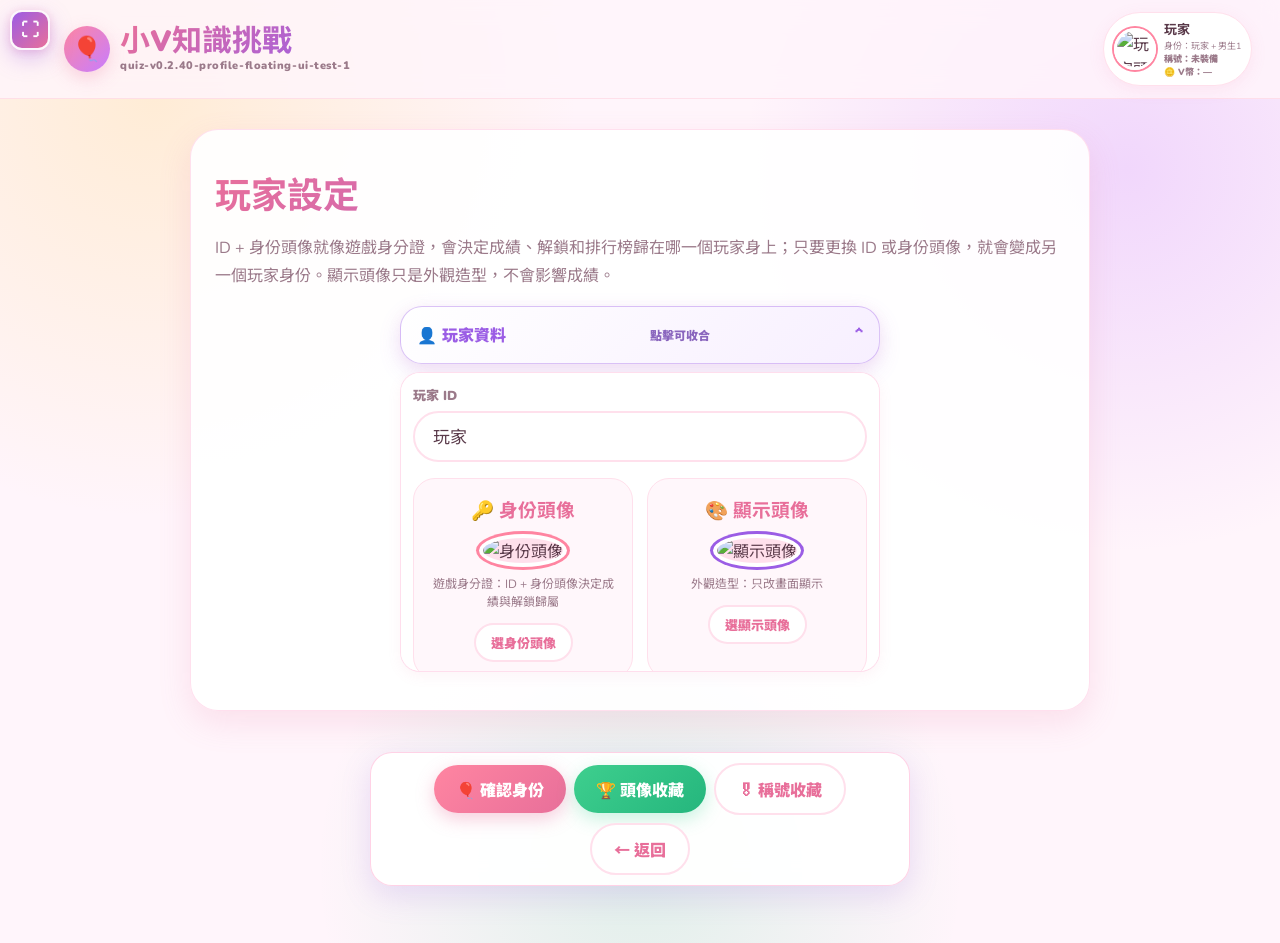
==== test/index.html @ b3a53d2c "Add files via upload" ====
<!DOCTYPE html>
<html lang="zh-TW">
<head>
  <meta charset="UTF-8">
  <meta name="viewport" content="width=device-width,initial-scale=1.0,maximum-scale=1.0,user-scalable=no">
  <title>小V知識挑戰｜quiz-v0.2.40-profile-floating-ui-test-1</title>
  <script src="https://www.gstatic.com/firebasejs/9.23.0/firebase-app-compat.js"></script>
  <script src="https://www.gstatic.com/firebasejs/9.23.0/firebase-database-compat.js"></script>
  <script src="https://www.gstatic.com/firebasejs/9.23.0/firebase-auth-compat.js"></script>
  <link rel="stylesheet" href="./style.css?v=quiz-v0.2.40-profile-floating-ui-test-1">
</head>
<body>
  <div id="app">
    <button id="fs-btn" title="全螢幕" type="button">⛶</button>
    <header class="topbar">
      <div class="brand">
        <div class="logo-bubble">🎈</div>
        <div>
          <h1 id="quiz-logo-title">小V知識挑戰</h1>
          <p>quiz-v0.2.40-profile-floating-ui-test-1</p>
        </div>
      </div>
      <div id="top-player-card" class="player-chip" role="button" tabindex="0" title="開啟玩家設定">
        <img id="top-avatar" alt="玩家頭像">
        <div>
          <strong id="top-name">玩家</strong>
          <span id="top-player-key">尚未設定身份</span>
          <span id="top-player-title" class="title-chip-inline">稱號：未裝備</span>
          <span id="top-vcoin-balance" class="wallet-chip-inline">🪙 V幣：—</span>
        </div>
      </div>
    </header>

    <main>
      <section id="screen-title" class="screen active">
        <div class="hero-card brand-hero-card">
          <div class="hero-brand-layout">
            <div class="hero-copy">
              <div class="hero-deco">🎈📚✨</div>
              <h2>V學園 Quiz Show</h2>
              <p>小V主持開問！每題 15 秒限時挑戰，答對累積魔法氣球，連續答對還有 combo 加成。</p>
            </div>
            <div class="hero-host-stage">
              <div class="hero-host-badge">🎤 小V主持人</div>
              <img id="home-host-image" class="hero-host-image" src="" alt="小V主持人主視覺">
              <div class="hero-host-note">歡迎來到小V知識挑戰！準備和小V一起累積 V學園知識力吧！</div>
            </div>
          </div>
          <div id="academy-card" class="academy-card compact academy-student-card">
            <div class="academy-head">
              <div>
                <strong>🎓 V學園成績單</strong>
                <small id="academy-title">V學園新生</small>
              </div>
              <span id="academy-updated">尚未載入</span>
            </div>
            <div class="academy-power academy-power-hero">
              <span>知識力</span>
              <strong id="academy-power">0</strong>
              <em>Quiz Power</em>
            </div>
            <div class="academy-mini-grid">
              <div><span>已挑戰</span><strong id="academy-completed">0 / 24</strong></div>
              <div><span>滿分科目</span><strong id="academy-perfect">0</strong></div>
              <div><span>累積答對</span><strong id="academy-correct">0</strong></div>
            </div>
            <div class="academy-grade-lines academy-progress-lines">
              <div class="academy-grade-row">
                <div class="academy-grade-top"><span>🌱 低年級</span><strong id="academy-low">0 / 8｜滿分 0</strong></div>
                <div class="academy-bar"><i id="academy-low-bar"></i></div>
              </div>
              <div class="academy-grade-row">
                <div class="academy-grade-top"><span>🌟 中年級</span><strong id="academy-middle">0 / 8｜滿分 0</strong></div>
                <div class="academy-bar"><i id="academy-middle-bar"></i></div>
              </div>
              <div class="academy-grade-row">
                <div class="academy-grade-top"><span>🔥 高年級</span><strong id="academy-high">0 / 8｜滿分 0</strong></div>
                <div class="academy-bar"><i id="academy-high-bar"></i></div>
              </div>
            </div>
            <img id="academy-host-image" class="academy-mascot" src="" alt="小V角色裝飾">
          </div>



          <div id="daily-challenge-card" class="daily-challenge-card">
            <div class="daily-challenge-main">
              <div class="daily-challenge-icon">🎯</div>
              <div>
                <strong id="daily-challenge-title">今日挑戰</strong>
                <p id="daily-challenge-desc">今日挑戰載入中...</p>
                <small id="daily-challenge-status">完成今日指定挑戰可領 +10 V幣。</small>
              </div>
            </div>
            <button id="btn-daily-challenge" class="btn secondary small" type="button">開始今日挑戰</button>
          </div>

          <div class="actions">
            <button id="btn-go-profile" class="btn primary">👤 玩家設定</button>
            <button id="btn-go-setup" class="btn secondary">🎮 開始挑戰</button>
            <button id="btn-go-leaderboard" class="btn ghost">🏆 排行榜</button>
            <button id="btn-music-title" class="btn ghost">🎵 音樂</button>
            <button id="btn-game-menu" class="btn ghost">🏠 遊戲選單</button>
          </div>
          <div class="notice">
            每日首次完成任一遊戲可獲得 V幣；本版為問答遊戲每日 V幣獎勵測試版。
          </div>
        </div>
      </section>

      <section id="screen-profile" class="screen">
        <div class="panel wide profile-panel">
          <h2>玩家設定</h2>
          <p class="muted">ID + 身份頭像就像遊戲身分證，會決定成績、解鎖和排行榜歸在哪一個玩家身上；只要更換 ID 或身份頭像，就會變成另一個玩家身份。顯示頭像只是外觀造型，不會影響成績。</p>

          <div id="profile-data-card" class="profile-data-card">
            <button id="profile-data-toggle" class="profile-data-toggle" type="button" aria-expanded="true">
              <span>👤 玩家資料</span>
              <em>點擊可收合</em>
            </button>
            <div id="profile-data-content" class="profile-data-content">
              <label class="field">
                <span>玩家 ID</span>
                <input id="player-id-input" maxlength="16" placeholder="輸入玩家 ID">
              </label>

              <div class="profile-preview-grid">
                <div class="avatar-box">
                  <h3>🔑 身份頭像</h3>
                  <img id="base-avatar-preview" alt="身份頭像">
                  <p>遊戲身分證：ID + 身份頭像決定成績與解鎖歸屬</p>
                  <button id="btn-pick-base" class="btn ghost small">選身份頭像</button>
                </div>
                <div class="avatar-box">
                  <h3>🎨 顯示頭像</h3>
                  <img id="display-avatar-preview" alt="顯示頭像">
                  <p>外觀造型：只改畫面顯示</p>
                  <button id="btn-pick-display" class="btn ghost small">選顯示頭像</button>
                </div>
              </div>

              <div class="identity-box">
                <div>目前遊戲身份：</div>
                <code id="profile-player-key">—</code>
              </div>
              <div class="profile-wallet-box">
                <span>🪙 目前 V幣</span>
                <strong id="profile-vcoin-balance">—</strong>
              </div>

              <div class="profile-title-panel profile-title-summary">
                <div class="profile-title-current">
                  <span>🎖 目前稱號</span>
                  <strong id="profile-equipped-title">未裝備</strong>
                </div>
              </div>
            </div>
          </div>

          <div id="avatar-picker" class="avatar-picker hidden">
            <div class="picker-head">
              <strong id="avatar-picker-title">選擇頭像</strong>
              <button id="btn-close-picker" class="btn ghost tiny">關閉</button>
            </div>
            <div id="avatar-grid" class="avatar-grid"></div>
          </div>

          <div id="profile-title-collection" class="profile-title-panel profile-title-collection hidden">
            <div class="profile-title-current">
              <span>🎖 稱號收藏</span>
              <button id="btn-close-title-collection" class="btn ghost tiny" type="button">關閉</button>
            </div>
            <div id="profile-title-list" class="title-list">尚未解鎖稱號</div>
          </div>

          <div class="profile-floating-actions">
            <button id="btn-save-profile" class="btn primary">🎈 確認身份</button>
            <button id="btn-profile-avatar-collection" class="btn secondary">🏆 頭像收藏</button>
            <button id="btn-profile-title-collection" class="btn ghost">🎖 稱號收藏</button>
            <button id="btn-profile-back" class="btn ghost">← 返回</button>
          </div>
        </div>
      </section>

      <section id="screen-setup" class="screen">
        <div class="panel wide">
          <h2>選擇挑戰內容</h2>
          <p class="muted">本版每局 10 題，每題 15 秒限時；時間到會自動判定答錯。</p>

          <h3>年級區間</h3>
          <div id="grade-options" class="option-grid"></div>

          <h3>科目</h3>
          <div id="subject-options" class="option-grid subject-grid"></div>

          <div class="setup-summary">
            <span id="question-count-hint">題庫載入中...</span>
          </div>

          <div class="actions">
            <button id="btn-start-quiz" class="btn primary">開始 10 題挑戰</button>
            <button id="btn-setup-back" class="btn ghost">回首頁</button>
          </div>
        </div>
      </section>

      <section id="screen-quiz" class="screen">
        <div class="quiz-shell">
          <div class="quiz-hud show-hud">
            <div><span>題數</span><strong id="hud-progress">1 / 10</strong></div>
            <div><span>分數</span><strong id="hud-score">0</strong></div>
            <div><span>Combo</span><strong id="hud-combo">0</strong></div>
            <div><span>總時間</span><strong id="hud-time">0s</strong></div>
            <button id="btn-sound-toggle" class="sound-toggle" type="button">🔊 音效</button>
            <button id="btn-pause-quiz" class="pause-toggle" type="button">⏸ 暫停</button>
            <div class="music-mini quiz-music-mini">
              <div class="mini-title" id="mini-title">🎵 音樂載入中</div>
              <div class="mc-row">
                <button class="mc-btn" id="mc-prev" type="button">⏮</button>
                <button class="mc-btn" id="mc-play" type="button">▶</button>
                <button class="mc-btn" id="mc-next" type="button">⏭</button>
                <button class="mc-btn" id="mc-list" type="button">☰</button>
              </div>
            </div>
          </div>

          <div class="host-card brand-host-card" id="host-card">
            <div class="host-avatar host-avatar-image">
              <img id="host-image" src="" alt="小V主持人">
            </div>
            <div class="host-lines">
              <strong>🎤 小V主持人</strong>
              <span id="host-message">歡迎來到 V學園 Quiz Show！</span>
            </div>
          </div>

          <div id="mobile-host-sticker" class="mobile-host-sticker" aria-hidden="true">
            <img id="mobile-host-image" src="" alt="小V主持人浮動貼紙">
          </div>

          <div class="timer-card" id="timer-card">
            <div class="timer-top"><span>⏱ 本題倒數</span><strong id="question-timer-text">15</strong></div>
            <div class="timer-track"><i id="question-timer-bar"></i></div>
          </div>

          <div class="question-card show-card">
            <div class="question-meta">
              <span id="q-subject">數學</span>
              <span id="q-grade">低年級</span>
              <span id="q-difficulty">★</span>
            </div>
            <h2 id="question-text">題目載入中...</h2>
            <div id="choices" class="choices"></div>
            <div id="explanation-box" class="explanation hidden">
              <strong id="answer-result">答題結果</strong>
              <p id="explanation-text"></p>
              <button id="btn-next-question" class="btn primary">下一題</button>
            </div>
          </div>

          <div id="quiz-pause-overlay" class="quiz-pause-overlay hidden" role="dialog" aria-modal="true" aria-label="挑戰暫停">
            <div class="pause-panel">
              <img id="pause-host-image" class="pause-host-image" src="" alt="暫停中的小V主持人">
              <div class="pause-copy">
                <strong>⏸ 挑戰暫停</strong>
                <p>題目已遮住，倒數已停止。準備好後再繼續挑戰！</p>
              </div>
              <div class="pause-actions">
                <button id="btn-resume-quiz" class="btn primary" type="button">▶ 繼續挑戰</button>
                <button id="btn-pause-quit" class="btn ghost" type="button">🏠 離開本局</button>
              </div>
            </div>
          </div>

          <button id="btn-quit-quiz" class="btn ghost small">離開挑戰</button>
        </div>
      </section>

      <section id="screen-result" class="screen">
        <div class="panel result-panel">
          <div class="result-emoji" id="result-emoji">🎈</div>
          <img id="result-host-image" class="result-host-image" src="" alt="小V主持人">
          <h2 id="result-title">挑戰完成！</h2>
          <div class="result-stats">
            <div><span>分數</span><strong id="result-score">0</strong></div>
            <div><span>答對題數</span><strong id="result-correct">0 / 10</strong></div>
            <div><span>正確率</span><strong id="result-accuracy">0%</strong></div>
            <div><span>最大 Combo</span><strong id="result-max-combo">0</strong></div>
            <div><span>使用時間</span><strong id="result-time">0s</strong></div>
          </div>
          <div id="result-unlock-banner" class="unlock-banner hidden">
            <div class="unlock-spark">🎁</div>
            <div>
              <strong id="unlock-title">新頭像解鎖！</strong>
              <p id="unlock-message">你解鎖了新的顯示頭像。</p>
            </div>
          </div>
          <div id="result-vcoin-banner" class="vcoin-banner hidden">
            <div class="vcoin-spark">🪙</div>
            <div>
              <strong id="vcoin-title">V幣獎勵</strong>
              <p id="vcoin-message">每日獎勵確認中...</p>
            </div>
          </div>

          <div id="result-daily-challenge-banner" class="daily-result-banner hidden">
            <div class="daily-result-spark">🎯</div>
            <div>
              <strong id="daily-result-title">今日挑戰完成！</strong>
              <p id="daily-result-message">你完成了今日指定挑戰。</p>
            </div>
          </div>
          <div id="result-badge-banner" class="badge-banner hidden">
            <div class="badge-spark">🏅</div>
            <div>
              <strong id="badge-unlock-title">新徽章解鎖！</strong>
              <p id="badge-unlock-message">你解鎖了新的 V學園稱號。</p>
            </div>
          </div>
          <div id="save-status" class="save-status">準備寫入紀錄...</div>
          <div id="result-academy-progress" class="academy-result hidden">
            <strong>🎓 V學園進度更新</strong>
            <div id="result-academy-lines">準備更新...</div>
          </div>
          <div class="actions">
            <button id="btn-play-again" class="btn primary">再挑戰一次</button>
            <button id="btn-result-leaderboard" class="btn secondary">看排行榜</button>
            <button id="btn-result-home" class="btn ghost">回首頁</button>
          </div>
        </div>
      </section>

      <section id="screen-leaderboard" class="screen">
        <div class="panel wide">
          <h2>排行榜</h2>
          <div class="leaderboard-brand">
            <img id="leaderboard-brand-image" class="leaderboard-brand-image" src="" alt="小V主持人">
            <div class="leaderboard-brand-copy">
              <strong>🎤 小V排行榜舞台</strong>
              <span>看看誰是目前 V學園的知識挑戰王！</span>
            </div>
          </div>
          <p id="leaderboard-desc" class="muted">三個年級總分加總的綜合榜。</p>
          <div class="lb-tabs">
            <button class="btn ghost small active" data-lb-mode="main">🏆 總榜</button>
            <button class="btn ghost small" data-lb-mode="low">🌱 低年級榜</button>
            <button class="btn ghost small" data-lb-mode="middle">🌟 中年級榜</button>
            <button class="btn ghost small" data-lb-mode="high">🔥 高年級榜</button>
          </div>
          <div id="leaderboard-list" class="leaderboard-list">載入中...</div>
          <div class="actions leaderboard-top-actions">
            <button id="btn-refresh-leaderboard" class="btn secondary">重新整理</button>
          </div>
          <div class="lb-floating-actions">
            <button id="btn-leaderboard-back" class="btn ghost">← 返回</button>
          </div>
        </div>
      </section>

      <section id="screen-admin" class="screen">
        <div class="panel wide admin-panel">
          <div class="admin-head">
            <div>
              <h2>⚙ 問答後台管理</h2>
              <p class="muted">查看最近問答紀錄、題目品質統計與匯出資料。這裡是管理者資訊，不會顯示給一般玩家。</p>
            </div>
            <div class="admin-head-actions">
              <button id="btn-admin-refresh" class="btn secondary small" type="button">🔄 重新整理</button>
              <button id="btn-admin-out" class="btn ghost small" type="button">回首頁</button>
            </div>
          </div>

          <div class="admin-stat-grid">
            <div class="admin-stat"><span>總紀錄數</span><strong id="adm-total">—</strong></div>
            <div class="admin-stat"><span>玩家身份數</span><strong id="adm-identities">—</strong></div>
            <div class="admin-stat"><span>最高分</span><strong id="adm-topscore">—</strong></div>
            <div class="admin-stat"><span>今日挑戰</span><strong id="adm-today">—</strong></div>
          </div>

          <div class="admin-card admin-health-card">
            <div class="admin-card-head">
              <strong>🧭 版本與資料健康狀態</strong>
              <span>管理者快速檢查，不顯示給一般玩家</span>
            </div>
            <div class="admin-health-grid">
              <div><span>目前版本</span><strong id="adm-health-version">—</strong></div>
              <div><span>Firebase</span><strong id="adm-health-firebase">檢查中</strong></div>
              <div><span>題目覆寫</span><strong id="adm-health-overrides">—</strong></div>
              <div><span>數學模板</span><strong id="adm-health-templates">—</strong></div>
              <div><span>gameLogs 索引</span><strong id="adm-health-index">建議補上</strong></div>
            </div>
            <div class="admin-note-box">
              <strong>Firebase rules 建議：</strong>
              <code>gameLogs/quiz .indexOn: ["playerKey"]</code>
              <small>這是效能優化，用於依玩家身份重建 V學園進度；不影響目前功能成功與否。</small>
            </div>
          </div>

          <div class="admin-card">
            <div class="admin-card-head">
              <strong>📚 題目品質統計</strong>
              <span id="adm-question-summary">題庫載入中...</span>
            </div>
            <div class="admin-quality-grid">
              <div><span>總題數</span><strong id="adm-q-total">—</strong></div>
              <div><span>啟用題</span><strong id="adm-q-enabled">—</strong></div>
              <div><span>停用題</span><strong id="adm-q-disabled">—</strong></div>
              <div><span>待檢查</span><strong id="adm-q-review">—</strong></div>
            </div>
            <div id="adm-question-groups" class="admin-group-list"></div>
          </div>


          <div class="admin-card">
            <div class="admin-card-head">
              <strong>🛠 題目管理</strong>
              <span>停用 / 恢復題目會寫入 Firebase 覆寫表，不會直接改 quiz_questions.json</span>
            </div>
            <div class="admin-question-tools">
              <select id="adm-q-grade-filter" aria-label="年級篩選">
                <option value="all">全部年級</option>
                <option value="low">低年級</option>
                <option value="middle">中年級</option>
                <option value="high">高年級</option>
              </select>
              <select id="adm-q-subject-filter" aria-label="科目篩選">
                <option value="all">全部科目</option>
              </select>
              <input id="adm-q-search" type="search" placeholder="搜尋題目 / 解析 / ID">
              <label class="admin-check"><input id="adm-q-only-disabled" type="checkbox"> 只看停用</label>
              <button id="btn-admin-q-export-csv" class="btn secondary tiny" type="button">📚 匯出題目 CSV</button>
            </div>
            <div id="adm-q-manage-count" class="muted">尚未載入題目</div>
            <div id="adm-q-manage-list" class="admin-question-list"></div>
          </div>

          <div class="admin-card">
            <div class="admin-card-head">
              <strong>📝 最近問答紀錄</strong>
              <span id="adm-log-count">尚未載入</span>
            </div>
            <div class="admin-toolbar">
              <button class="btn ghost tiny active" data-admin-sort="time_desc" type="button">最新→最舊</button>
              <button class="btn ghost tiny" data-admin-sort="score_desc" type="button">分數高→低</button>
              <button class="btn ghost tiny" data-admin-sort="time_asc" type="button">最舊→最新</button>
              <button id="btn-admin-export" class="btn secondary tiny" type="button">📥 匯出 JSON</button>
              <button id="btn-admin-export-csv" class="btn secondary tiny" type="button">📊 匯出 CSV</button>
            </div>
            <div id="adm-log-list" class="admin-log-list">載入中...</div>
          </div>

          <div class="admin-card">
            <div class="admin-card-head"><strong>🔐 更改後台密碼</strong><span>密碼只儲存在本機瀏覽器</span></div>
            <div class="admin-password-row">
              <input id="adm-pw1" type="password" maxlength="20" placeholder="新密碼">
              <input id="adm-pw2" type="password" maxlength="20" placeholder="確認新密碼">
              <button id="btn-admin-pw" class="btn primary small" type="button">更改</button>
            </div>
          </div>
        </div>
      </section>

    </main>


    <div id="music-modal" class="music-modal">
      <div class="mp">
        <div class="mp-head">
          <div class="mp-ttl">🎵 音樂播放器</div>
          <button class="mp-x" id="mp-close" type="button">✕</button>
        </div>
        <div class="mp-now">
          <div class="mp-disc" id="mp-disc">🎈</div>
          <div class="mp-nt" id="mp-nt">— 尚未播放 —</div>
          <div class="mp-ar" id="mp-ar">氣球小V</div>
        </div>
        <div class="mp-prog-row">
          <div class="mp-time" id="mp-cur">0:00</div>
          <div class="mp-prog" id="mp-prog"><div class="mp-prog-fill" id="mp-fill"></div></div>
          <div class="mp-time" id="mp-dur">0:00</div>
        </div>
        <div class="mp-ctrl">
          <button class="mpb sm" id="mp-loop" type="button">🔁</button>
          <button class="mpb sm" id="mp-prev2" type="button">⏮</button>
          <button class="mpb lg" id="mp-play2" type="button">▶</button>
          <button class="mpb sm" id="mp-next2" type="button">⏭</button>
          <button class="mpb sm" id="mp-shuf" type="button">🔀</button>
        </div>
        <div class="mp-vol-row">
          <span>🔈</span>
          <input type="range" class="mp-vol" id="mp-vol" min="0" max="100" value="10">
          <span>🔊</span>
          <div class="mp-badge" id="mp-badge">全部循環</div>
        </div>
        <div class="mp-list-hd">播放清單｜來源：節奏遊戲 songs.json</div>
        <div class="mp-list" id="mp-list"></div>
      </div>
    </div>



    <div id="admin-pwd-modal" class="admin-pwd-modal" aria-hidden="true">
      <div class="admin-pwd-card" role="dialog" aria-modal="true" aria-label="後台密碼">
        <h2>🔐 後台管理</h2>
        <p>請輸入問答遊戲後台密碼。</p>
        <input id="admin-pwd-input" type="password" maxlength="20" placeholder="輸入密碼">
        <div id="admin-pwd-error" class="admin-pwd-error hidden">密碼錯誤，請再試一次。</div>
        <div class="actions">
          <button id="btn-admin-pwd-ok" class="btn primary small" type="button">確認</button>
          <button id="btn-admin-pwd-cancel" class="btn ghost small" type="button">取消</button>
        </div>
      </div>
    </div>

    <div id="toast" class="toast"></div>
  </div>

  <script src="./main.js?v=quiz-v0.2.40-profile-floating-ui-test-1"></script>
</body>
</html>
---- test/style.css ----
@import url('https://fonts.googleapis.com/css2?family=Fredoka+One&family=Nunito:wght@700;800;900&family=Noto+Sans+TC:wght@400;700;900&display=swap');

:root{
  --pink:#ff85a1;
  --pink2:#e86f9a;
  --pinkLight:#ffe0ec;
  --yellow:#ffd166;
  --yellow2:#ffbe0b;
  --purple:#9b5de5;
  --purple2:#c77dff;
  --mint:#3ecf8e;
  --blue:#57c7ff;
  --bg:#fff5fb;
  --card:#ffffff;
  --text:#5a3a4a;
  --muted:#9b7a8a;
  --text2:#9b7a8a;
  --pink-bg:#fff0f6;
  --shadow:0 12px 32px rgba(232,111,154,.16);
  --radius:28px;
}
*{box-sizing:border-box;-webkit-tap-highlight-color:transparent}
html,body{margin:0;width:100%;min-height:100%;font-family:'Nunito','Noto Sans TC',sans-serif;background:
  radial-gradient(circle at 12% 10%,rgba(255,209,102,.25),transparent 30%),
  radial-gradient(circle at 88% 18%,rgba(199,125,255,.25),transparent 28%),
  radial-gradient(circle at 50% 92%,rgba(62,207,142,.16),transparent 30%),
  var(--bg);color:var(--text)}
body{overflow-x:hidden}
button,input{font:inherit}
button{cursor:pointer}
#app{min-height:100vh;display:flex;flex-direction:column}
.topbar{position:sticky;top:0;z-index:20;display:flex;align-items:center;justify-content:space-between;gap:12px;padding:12px clamp(12px,3vw,28px);background:rgba(255,245,251,.84);backdrop-filter:blur(14px);border-bottom:1px solid rgba(255,133,161,.18)}
.brand{display:flex;align-items:center;gap:10px;min-width:0}
.logo-bubble{width:46px;height:46px;border-radius:50%;display:grid;place-items:center;background:linear-gradient(135deg,var(--pink),var(--purple2));box-shadow:0 6px 18px rgba(232,111,154,.28);font-size:24px}
.brand h1{margin:0;font-family:'Fredoka One','Noto Sans TC',cursive;font-size:clamp(20px,4vw,30px);line-height:1.05;background:linear-gradient(135deg,var(--pink2),var(--purple));-webkit-background-clip:text;background-clip:text;color:transparent}
.brand p{margin:2px 0 0;color:var(--muted);font-size:11px;font-weight:900;letter-spacing:.05em}
.player-chip{display:flex;align-items:center;gap:8px;background:#fff;border:1.5px solid var(--pinkLight);box-shadow:0 4px 16px rgba(232,111,154,.1);border-radius:999px;padding:6px 10px;max-width:min(48vw,380px)}
.player-chip img{width:42px;height:42px;border-radius:50%;object-fit:cover;border:3px solid #fff;box-shadow:0 0 0 2px var(--pink)}
.player-chip strong{display:block;font-size:13px;white-space:nowrap;overflow:hidden;text-overflow:ellipsis;max-width:240px}
.player-chip span{display:block;font-size:9px;color:var(--muted);white-space:nowrap;overflow:hidden;text-overflow:ellipsis;max-width:240px}

.player-chip{cursor:pointer;transition:transform .16s ease, box-shadow .16s ease, border-color .16s ease}
.player-chip:hover{transform:translateY(-1px);box-shadow:0 8px 22px rgba(232,111,154,.18);border-color:var(--pink)}
.player-chip:active{transform:scale(.98)}
.lb-title-snapshot{display:inline-flex;align-items:center;gap:3px;color:#9b5de5;font-weight:900;margin-right:6px}

main{flex:1;display:grid;place-items:center;padding:20px}
.screen{display:none;width:100%;min-height:calc(100vh - 96px);align-items:center;justify-content:center}
.screen.active{display:flex}
.hero-card,.panel,.question-card{background:rgba(255,255,255,.92);border:1.5px solid rgba(255,182,215,.42);box-shadow:var(--shadow);border-radius:var(--radius)}
.hero-card{width:min(760px,96vw);padding:clamp(24px,5vw,48px);text-align:center}
.hero-deco{font-size:clamp(44px,10vw,84px);letter-spacing:8px;animation:floaty 3.3s ease-in-out infinite}
@keyframes floaty{0%,100%{transform:translateY(0)}50%{transform:translateY(-8px)}}
.hero-card h2,.panel h2{font-family:'Fredoka One','Noto Sans TC',cursive;font-size:clamp(28px,6vw,48px);margin:12px 0;background:linear-gradient(135deg,var(--pink2),var(--purple));-webkit-background-clip:text;background-clip:text;color:transparent}
.hero-card p,.muted{color:var(--muted);line-height:1.75}
.notice{margin-top:20px;background:var(--pinkLight);color:#9b4f6d;border-radius:18px;padding:10px 14px;font-size:13px;font-weight:800}
.panel{width:min(560px,96vw);padding:24px}
.panel.wide{width:min(900px,96vw)}
.panel h2{font-size:clamp(24px,5vw,36px)}
.panel h3{margin:18px 0 10px;color:var(--pink2)}
.actions{display:flex;gap:10px;justify-content:center;flex-wrap:wrap;margin-top:20px}
.btn{border:none;border-radius:999px;padding:12px 22px;font-family:'Fredoka One','Noto Sans TC',cursive;font-weight:900;transition:transform .15s,box-shadow .15s,filter .15s}
.btn:active{transform:scale(.94)}
.btn.primary{background:linear-gradient(135deg,var(--pink),var(--pink2));color:#fff;box-shadow:0 6px 18px rgba(232,111,154,.35)}
.btn.secondary{background:linear-gradient(135deg,var(--mint),#25b67d);color:#fff;box-shadow:0 6px 18px rgba(62,207,142,.28)}
.btn.ghost{background:#fff;color:var(--pink2);border:2px solid var(--pinkLight)}
.btn.small{padding:8px 15px;font-size:13px}
.btn.tiny{padding:6px 12px;font-size:12px}
.btn:disabled{opacity:.45;cursor:not-allowed;filter:grayscale(.4)}

.field{display:flex;flex-direction:column;gap:6px;margin:16px 0}
.field span{font-size:13px;color:var(--muted);font-weight:900}
.field input{width:100%;border:2px solid var(--pinkLight);border-radius:999px;background:#fff;padding:12px 18px;color:var(--text);font-size:17px;outline:none}
.field input:focus{border-color:var(--pink)}
.profile-preview-grid{display:grid;grid-template-columns:repeat(2,minmax(0,1fr));gap:14px;margin:16px 0}
.avatar-box{background:#fff7fb;border:1.5px solid var(--pinkLight);border-radius:22px;padding:16px;text-align:center}
.avatar-box h3{margin:0 0 10px}
.avatar-box img{width:86px;height:86px;border-radius:50%;object-fit:cover;border:4px solid #fff;box-shadow:0 0 0 3px var(--pink);background:var(--pinkLight)}
.avatar-box:nth-child(2) img{box-shadow:0 0 0 3px var(--purple)}
.avatar-box p{margin:8px 0 12px;color:var(--muted);font-size:12px;line-height:1.5}
.identity-box{margin:14px 0;background:#fff7fb;border:1px dashed var(--pink);border-radius:18px;padding:12px;color:var(--muted);font-size:12px}
.identity-box code{display:block;margin-top:4px;color:var(--text);word-break:break-all;font-size:11px}

.identity-guide{display:grid;grid-template-columns:repeat(2,minmax(0,1fr));gap:12px;margin:12px 0 16px}
.identity-guide>div{background:#fff7fb;border:1.5px solid var(--pinkLight);border-radius:18px;padding:12px 14px;color:var(--muted);font-size:13px;line-height:1.55}
.identity-guide strong{color:var(--text);font-size:14px}
.picker-note{border-radius:16px;padding:10px 12px;margin:0 0 12px;font-size:12px;line-height:1.5;text-align:left}
.picker-note.danger{background:#fff4f4;border:1.5px dashed #ff8aa8;color:#8b4256}
.picker-note.safe{background:#f2fff8;border:1.5px dashed #70d6a0;color:#3e7254}
.picker-note strong{font-size:13px;color:var(--text)}

.avatar-picker{background:#fff;border:1.5px solid var(--pinkLight);border-radius:22px;padding:14px;margin:16px 0;box-shadow:0 6px 18px rgba(232,111,154,.1)}
.hidden{display:none!important}
.picker-head{display:flex;justify-content:space-between;align-items:center;gap:10px;margin-bottom:12px}
.avatar-grid{display:grid;grid-template-columns:repeat(auto-fill,minmax(62px,1fr));gap:10px;max-height:330px;overflow:auto;padding:4px}
.avatar-item{position:relative;border:none;background:transparent;padding:0}
.avatar-item img{width:62px;height:62px;border-radius:50%;object-fit:cover;border:3px solid var(--pinkLight);background:var(--pinkLight);display:block;margin:auto;transition:.16s}
.avatar-item.selected img{border-color:var(--pink);box-shadow:0 0 0 3px var(--pink);transform:scale(1.08)}
.avatar-item span{display:block;font-size:10px;color:var(--muted);margin-top:5px;white-space:nowrap;overflow:hidden;text-overflow:ellipsis}
.avatar-img-wrap{position:relative;display:block;width:62px;height:62px;margin:auto}
.avatar-img-wrap img{margin:0}
.avatar-item.locked img{filter:grayscale(.8);opacity:.48}
.avatar-item.locked .avatar-img-wrap::after{content:"";position:absolute;inset:0;border-radius:50%;background:rgba(40,20,36,.24);pointer-events:none}
.avatar-lock-badge{position:absolute;right:-2px;bottom:-2px;width:24px;height:24px;border-radius:50%;display:grid;place-items:center;background:#fff;color:var(--pink2);border:2px solid var(--pinkLight);box-shadow:0 4px 10px rgba(80,40,90,.16);font-size:12px;z-index:2}
.avatar-lock-text{display:block;font-style:normal;font-size:9px;color:#b48a98;margin-top:1px;font-weight:900}
.avatar-item.locked span:not(.avatar-img-wrap){color:#b48a98}


.option-grid{display:grid;grid-template-columns:repeat(3,minmax(0,1fr));gap:10px}
.subject-grid{grid-template-columns:repeat(auto-fit,minmax(120px,1fr))}
.option-card{border:2px solid var(--pinkLight);background:#fff;border-radius:20px;padding:16px 12px;text-align:center;color:var(--text);font-weight:900;box-shadow:0 3px 12px rgba(232,111,154,.08)}
.option-card.selected{border-color:var(--pink);background:linear-gradient(135deg,#fff0f6,#f8f0ff);box-shadow:0 0 0 3px rgba(255,133,161,.25)}
.option-card small{display:block;color:var(--muted);font-size:11px;margin-top:3px}
.setup-summary{margin-top:18px;background:#fff7e2;border:1px solid rgba(255,190,11,.25);color:#9b6a00;border-radius:18px;padding:10px 14px;text-align:center;font-weight:900}

.quiz-shell{width:min(920px,98vw);display:flex;flex-direction:column;align-items:center;gap:14px}
.quiz-hud{width:100%;display:grid;grid-template-columns:repeat(4,1fr);gap:10px}
.quiz-hud div{background:rgba(255,255,255,.92);border:1.5px solid rgba(255,182,215,.38);border-radius:20px;padding:12px;text-align:center;box-shadow:0 4px 18px rgba(232,111,154,.1)}
.quiz-hud span{display:block;color:var(--muted);font-size:11px;font-weight:900}
.quiz-hud strong{display:block;color:var(--pink2);font-family:'Fredoka One','Noto Sans TC',cursive;font-size:24px}
.question-card{width:100%;padding:24px}
.question-meta{display:flex;gap:8px;flex-wrap:wrap;margin-bottom:14px}
.question-meta span{background:var(--pinkLight);color:var(--pink2);border-radius:999px;padding:6px 12px;font-size:12px;font-weight:900}
.question-card h2{font-size:clamp(20px,4vw,34px);line-height:1.45;margin:0 0 18px}
.choices{display:grid;grid-template-columns:repeat(2,minmax(0,1fr));gap:12px}
.choice-btn{min-height:72px;border:2px solid var(--pinkLight);background:#fff;border-radius:20px;padding:14px;text-align:left;color:var(--text);font-weight:900;line-height:1.45}
.choice-btn:hover:not(:disabled){border-color:var(--pink);background:#fff7fb}
.choice-btn.correct{border-color:#20c982;background:#e8fff4;color:#116d47}
.choice-btn.wrong{border-color:#ff6b6b;background:#fff0f0;color:#a93636}
.choice-btn:disabled{cursor:default}
.explanation{margin-top:16px;border-radius:20px;padding:16px;background:#fff7e8;border:1.5px solid rgba(255,190,11,.3)}
.explanation strong{display:block;color:#a36a00;margin-bottom:8px}
.explanation p{margin:0 0 12px;line-height:1.7;color:var(--text)}

.result-panel{text-align:center}
.result-emoji{font-size:64px}
.result-stats{display:grid;grid-template-columns:repeat(5,1fr);gap:10px;margin:18px 0}
.result-stats div{background:#fff7fb;border:1.5px solid var(--pinkLight);border-radius:18px;padding:12px}
.result-stats span{display:block;color:var(--muted);font-size:11px;font-weight:900}
.result-stats strong{display:block;color:var(--pink2);font-family:'Fredoka One','Noto Sans TC',cursive;font-size:24px}
.save-status{background:#f0fff8;color:#247b59;border:1px solid rgba(62,207,142,.25);border-radius:18px;padding:10px 14px;font-weight:900;font-size:13px}

.leaderboard-list{display:flex;flex-direction:column;gap:8px;margin-top:14px}
.lb-row{display:grid;grid-template-columns:42px 48px minmax(0,1fr) auto;gap:10px;align-items:center;background:#fff7fb;border:1.5px solid var(--pinkLight);border-radius:18px;padding:10px}
.lb-row.mine{border-color:var(--pink);box-shadow:0 0 0 3px rgba(255,133,161,.18)}
.lb-rank{font-family:'Fredoka One','Noto Sans TC',cursive;font-size:18px;color:var(--pink2);text-align:center}
.lb-row img{width:44px;height:44px;border-radius:50%;object-fit:cover;border:3px solid #fff;box-shadow:0 0 0 2px var(--pinkLight)}
.lb-main strong{display:block;white-space:nowrap;overflow:hidden;text-overflow:ellipsis}
.lb-main span{display:block;color:var(--muted);font-size:11px;margin-top:2px}
.lb-score{font-family:'Fredoka One','Noto Sans TC',cursive;color:var(--pink2);font-size:22px;text-align:right}

.toast{position:fixed;left:50%;top:84px;transform:translateX(-50%);z-index:99;background:rgba(50,20,42,.92);color:#fff;padding:10px 16px;border-radius:999px;box-shadow:0 8px 24px rgba(0,0,0,.16);opacity:0;pointer-events:none;transition:.25s;white-space:pre-line;text-align:center;font-weight:900}
.toast.show{opacity:1}

@media(max-width:720px){
  main{padding:12px}
  .topbar{align-items:flex-start}
  .player-chip{max-width:54vw}
  .player-chip strong,.player-chip span{max-width:150px}
  .identity-guide,.profile-preview-grid,.choices,.result-stats{grid-template-columns:1fr}
  .option-grid{grid-template-columns:1fr}
  .quiz-hud{grid-template-columns:repeat(2,1fr)}
  .lb-row{grid-template-columns:34px 42px minmax(0,1fr);grid-template-areas:"rank av main" "rank av score"}
  .lb-rank{grid-area:rank}
  .lb-row img{grid-area:av;width:38px;height:38px}
  .lb-main{grid-area:main}
  .lb-score{grid-area:score;text-align:left}
}

/* v0.1.3 leaderboard tabs */
.lb-tabs{display:flex;gap:8px;flex-wrap:wrap;margin:14px 0 6px}
.lb-tabs .btn.active{background:linear-gradient(135deg,var(--pink),var(--pink2));color:#fff;border-color:transparent;box-shadow:0 6px 18px rgba(232,111,154,.25)}
.save-status{white-space:pre-line}


/* V學園成績單 */
.academy-card{margin:18px auto 10px;background:linear-gradient(135deg,#fff8fb,#fffdf2);border:1.5px solid rgba(255,133,161,.28);border-radius:24px;padding:16px;box-shadow:0 8px 24px rgba(232,111,154,.10);text-align:left;max-width:640px}
.academy-head{display:flex;align-items:center;justify-content:space-between;gap:10px;margin-bottom:10px;color:var(--text)}
.academy-head strong{font-size:18px;color:var(--pink2)}
.academy-head span{font-size:11px;color:var(--text2);font-weight:800}
.academy-power{display:flex;align-items:center;justify-content:space-between;background:#fff;border:1px solid rgba(255,182,215,.5);border-radius:18px;padding:10px 14px;margin-bottom:10px}
.academy-power span{font-size:12px;color:var(--text2);font-weight:900;letter-spacing:.08em}
.academy-power strong{font-family:'Fredoka One','Nunito',sans-serif;font-size:30px;color:var(--purple)}
.academy-mini-grid{display:grid;grid-template-columns:repeat(3,1fr);gap:8px;margin-bottom:10px}
.academy-mini-grid>div{background:var(--pink-bg);border-radius:16px;padding:10px;text-align:center}
.academy-mini-grid span{display:block;font-size:10px;color:var(--text2);font-weight:900;margin-bottom:4px}
.academy-mini-grid strong{font-size:16px;color:var(--pink2)}
.academy-grade-lines{display:grid;gap:6px;font-size:12px;color:var(--text2);font-weight:800}
.academy-grade-lines div{display:flex;justify-content:space-between;gap:12px;background:#fff;border-radius:14px;padding:8px 10px;border:1px dashed rgba(232,111,154,.25)}
.academy-grade-lines strong{color:var(--text)}
.academy-result{white-space:pre-line;text-align:left;background:linear-gradient(135deg,#fff8fb,#f8f0ff);border:1.5px solid rgba(155,93,229,.18);border-radius:20px;padding:14px;margin:14px 0;color:var(--text);font-weight:800;line-height:1.7}
.academy-result strong{display:block;color:var(--purple);font-size:16px;margin-bottom:6px}
.academy-result.hidden{display:none}
@media(max-width:620px){.academy-mini-grid{grid-template-columns:1fr}.academy-grade-lines div{flex-direction:column;gap:2px}.academy-head{flex-direction:column;align-items:flex-start}.academy-power strong{font-size:26px}}


/* v0.1.6 V學園視覺優化：不改資料結構，只提升成績單、排行榜與結算呈現 */
.academy-student-card{position:relative;overflow:hidden;border:2px solid rgba(255,133,161,.24);background:
  radial-gradient(circle at 14% 20%,rgba(255,209,102,.32),transparent 26%),
  radial-gradient(circle at 90% 0%,rgba(199,125,255,.28),transparent 28%),
  linear-gradient(135deg,#fff8fb,#fffdf2 55%,#f7f0ff);}
.academy-student-card::after{content:"V ACADEMY";position:absolute;right:-22px;bottom:8px;font-family:'Fredoka One','Nunito',sans-serif;font-size:34px;letter-spacing:.08em;color:rgba(155,93,229,.055);transform:rotate(-8deg);pointer-events:none}
.academy-head strong{font-size:19px;display:block}
.academy-head small{display:inline-flex;margin-top:5px;background:linear-gradient(135deg,var(--purple),var(--pink2));color:#fff;border-radius:999px;padding:4px 10px;font-size:11px;font-weight:900;box-shadow:0 5px 14px rgba(155,93,229,.18)}
.academy-power-hero{position:relative;background:linear-gradient(135deg,#fff,#fff7fb);border:1.5px solid rgba(155,93,229,.16);box-shadow:inset 0 0 0 1px rgba(255,255,255,.7)}
.academy-power-hero strong{font-size:36px;text-shadow:0 4px 16px rgba(155,93,229,.16)}
.academy-power-hero em{font-style:normal;font-size:10px;color:var(--muted);font-weight:900;letter-spacing:.12em;text-transform:uppercase}
.academy-grade-row{display:block!important;padding:10px 12px!important}
.academy-grade-top{display:flex;justify-content:space-between;gap:12px;align-items:center;margin-bottom:7px}
.academy-grade-top span{color:var(--text);font-weight:900}
.academy-bar{height:9px;background:#fff0f6;border-radius:999px;overflow:hidden;box-shadow:inset 0 0 0 1px rgba(255,133,161,.16)}
.academy-bar i{display:block;width:0%;height:100%;border-radius:999px;background:linear-gradient(90deg,var(--pink),var(--purple2));transition:width .45s ease}
.academy-result{box-shadow:0 6px 20px rgba(155,93,229,.08)}
.lb-tabs{background:#fff7fb;border:1.5px solid var(--pinkLight);border-radius:999px;padding:6px;display:flex;gap:6px;flex-wrap:wrap;align-items:center}
.lb-tabs .btn{border-radius:999px;border-color:transparent;background:transparent;color:var(--muted)}
.lb-tabs .btn.active{background:linear-gradient(135deg,var(--pink),var(--pink2));color:#fff;border-color:transparent;box-shadow:0 6px 18px rgba(232,111,154,.25)}
.lb-row{background:linear-gradient(135deg,#fff,#fff7fb);box-shadow:0 4px 14px rgba(232,111,154,.08)}
.lb-main span b{color:var(--purple);font-weight:900}
.lb-score{display:flex;flex-direction:column;align-items:flex-end;line-height:1.05}
.lb-score small{font-family:'Nunito','Noto Sans TC',sans-serif;font-size:10px;color:var(--muted);font-weight:900;margin-bottom:3px}
@media(max-width:720px){.lb-score{align-items:flex-start}.academy-student-card::after{font-size:24px;right:-15px}.academy-power-hero strong{font-size:30px}}

/* v0.1.7 V學園紙張成績單 UI：只改視覺，不改資料結構 */
:root{
  --paper:#fff8ec;
  --paper2:#fffdf6;
  --ink:#5a3a4a;
  --line:#e7c99f;
  --seal:#e86f9a;
}

/* 更像紙本成績單的 V學園卡 */
.academy-student-card{
  max-width:720px;
  border-radius:18px;
  padding:24px 26px 22px;
  background:
    linear-gradient(90deg, rgba(90,58,74,.035) 1px, transparent 1px) 0 0/28px 28px,
    linear-gradient(0deg, rgba(90,58,74,.025) 1px, transparent 1px) 0 0/28px 28px,
    radial-gradient(circle at 10% 10%, rgba(255,209,102,.22), transparent 24%),
    linear-gradient(135deg,var(--paper),var(--paper2));
  border:2px solid rgba(201,153,94,.34);
  box-shadow:
    0 20px 44px rgba(112,71,88,.13),
    inset 0 0 0 2px rgba(255,255,255,.82),
    inset 0 0 0 8px rgba(255,239,211,.44);
  color:var(--ink);
}
.academy-student-card::before{
  content:"V學園 成績單";
  position:absolute;
  left:24px;
  top:14px;
  font-size:10px;
  letter-spacing:.22em;
  color:rgba(90,58,74,.36);
  font-weight:900;
}
.academy-student-card::after{
  content:"V ACADEMY";
  right:18px;
  bottom:18px;
  font-size:38px;
  color:rgba(155,93,229,.06);
  transform:rotate(-7deg);
}
.academy-head{
  margin-top:8px;
  padding-bottom:13px;
  border-bottom:2px double rgba(201,153,94,.38);
}
.academy-head strong{
  color:#7b4b31;
  font-size:22px;
  letter-spacing:.03em;
}
.academy-head small{
  background:linear-gradient(135deg,#7b4b31,#e86f9a);
  color:#fff7ea;
  box-shadow:none;
  border:1px solid rgba(255,255,255,.55);
}
.academy-head span{
  position:relative;
  color:#9f5b72;
  background:rgba(255,255,255,.42);
  border:1px solid rgba(201,153,94,.28);
  border-radius:999px;
  padding:5px 10px;
}
.academy-power-hero{
  margin:16px 0 12px;
  background:rgba(255,255,255,.58);
  border:1.5px solid rgba(201,153,94,.30);
  border-radius:14px;
  box-shadow:inset 0 0 0 1px rgba(255,255,255,.72);
}
.academy-power-hero span{color:#7b4b31}
.academy-power-hero strong{
  color:#9b5de5;
  text-shadow:none;
}
.academy-power-hero em{color:#9f5b72}
.academy-mini-grid{gap:10px;margin:14px 0 14px}
.academy-mini-grid>div{
  background:rgba(255,255,255,.48);
  border:1px solid rgba(201,153,94,.20);
  border-radius:12px;
}
.academy-mini-grid span{color:#7b4b31}
.academy-mini-grid strong{color:var(--pink2);font-size:18px}

/* 進度條修正：避免舊的 .academy-grade-lines div 影響到 bar 內層 */
.academy-progress-lines{
  gap:10px;
}
.academy-progress-lines .academy-grade-row{
  display:block !important;
  background:rgba(255,255,255,.52) !important;
  border:1px dashed rgba(201,153,94,.34) !important;
  border-radius:14px !important;
  padding:12px 14px !important;
}
.academy-progress-lines .academy-grade-top{
  display:flex !important;
  justify-content:space-between !important;
  align-items:center !important;
  gap:12px !important;
  margin:0 0 9px !important;
  background:transparent !important;
  border:0 !important;
  padding:0 !important;
}
.academy-progress-lines .academy-grade-top span{
  color:#5a3a4a;
  font-weight:900;
}
.academy-progress-lines .academy-grade-top strong{
  color:#5a3a4a;
  font-weight:900;
}
.academy-progress-lines .academy-bar{
  display:block !important;
  width:100% !important;
  height:14px !important;
  padding:0 !important;
  margin:0 !important;
  border:1px solid rgba(232,111,154,.22) !important;
  border-radius:999px !important;
  background:rgba(255,255,255,.72) !important;
  overflow:hidden !important;
  box-shadow:inset 0 2px 5px rgba(112,71,88,.08) !important;
}
.academy-progress-lines .academy-bar i{
  display:block !important;
  height:100% !important;
  min-width:0;
  border-radius:999px !important;
  background:linear-gradient(90deg,#ff85a1,#ffd166,#9b5de5) !important;
  box-shadow:0 0 10px rgba(232,111,154,.22);
  transition:width .45s ease !important;
}

/* 首頁整體更像學園入口 */
.hero-card h2{
  letter-spacing:.02em;
}
.notice{
  background:#fff1d9;
  border:1px solid rgba(201,153,94,.25);
  color:#8a5a1e;
}

/* 排行榜：真正分頁感 */
.lb-tabs{
  display:grid;
  grid-template-columns:repeat(4,1fr);
  gap:0;
  padding:4px;
  background:#fff;
  border:2px solid var(--pinkLight);
  border-radius:22px 22px 0 0;
  margin:16px 0 0;
  box-shadow:0 6px 18px rgba(232,111,154,.08);
}
.lb-tabs .btn{
  width:100%;
  border-radius:16px 16px 0 0;
  padding:12px 8px;
  color:#9b7a8a;
  background:transparent;
  border:0;
  box-shadow:none;
}
.lb-tabs .btn.active{
  background:linear-gradient(135deg,#ff85a1,#e86f9a);
  color:#fff;
  border:0;
  box-shadow:0 8px 20px rgba(232,111,154,.25);
  transform:translateY(1px);
}
.leaderboard-list{
  margin-top:0;
  padding:14px;
  background:#fff;
  border:2px solid var(--pinkLight);
  border-top:0;
  border-radius:0 0 22px 22px;
  box-shadow:0 10px 26px rgba(232,111,154,.10);
}
.lb-row{
  border-radius:16px;
  background:linear-gradient(135deg,#fff,#fff8fb);
}
.lb-row + .lb-row{margin-top:4px}

/* 結算頁 V學園進度也給紙張感 */
.academy-result{
  background:
    linear-gradient(90deg, rgba(90,58,74,.025) 1px, transparent 1px) 0 0/22px 22px,
    linear-gradient(0deg, rgba(90,58,74,.018) 1px, transparent 1px) 0 0/22px 22px,
    linear-gradient(135deg,#fff8ec,#fffdf6);
  border:1.5px solid rgba(201,153,94,.34);
  color:#5a3a4a;
  box-shadow:0 10px 24px rgba(112,71,88,.10);
}
.academy-result strong{color:#7b4b31}

@media(max-width:720px){
  .academy-student-card{padding:22px 16px 18px;border-radius:16px}
  .academy-student-card::before{left:16px}
  .academy-student-card::after{font-size:26px;right:12px;bottom:12px}
  .lb-tabs{grid-template-columns:repeat(2,1fr);border-radius:20px}
  .lb-tabs .btn{border-radius:14px;padding:10px 6px}
  .leaderboard-list{border-radius:0 0 20px 20px}
}


/* v0.2.0 V學園 Quiz Show：限時、主持人、音效與舞台感；不改 Firebase 資料結構 */
.quiz-shell{position:relative;}
.show-hud{grid-template-columns:repeat(4,1fr) auto;align-items:stretch;}
.sound-toggle{border:1.5px solid rgba(155,93,229,.25);background:#fff;border-radius:18px;padding:8px 12px;color:var(--purple);font-weight:900;box-shadow:0 4px 14px rgba(155,93,229,.10);min-width:86px;}
.sound-toggle.muted{color:var(--muted);background:#fff7fb;}
.host-card{width:100%;display:flex;align-items:center;gap:12px;background:linear-gradient(135deg,#2a1747,#5d2c83 56%,#9b5de5);border:2px solid rgba(255,255,255,.35);box-shadow:0 14px 34px rgba(90,40,120,.20);border-radius:26px;padding:14px 18px;color:#fff;position:relative;overflow:hidden;}
.host-card::after{content:"QUIZ SHOW";position:absolute;right:16px;bottom:2px;font-family:'Fredoka One','Nunito',sans-serif;font-size:34px;letter-spacing:.12em;color:rgba(255,255,255,.08);pointer-events:none;}
.host-avatar{width:52px;height:52px;border-radius:50%;display:grid;place-items:center;background:linear-gradient(135deg,var(--yellow),var(--pink));font-size:27px;box-shadow:0 0 0 4px rgba(255,255,255,.18);flex-shrink:0;}
.host-lines strong{display:block;font-size:14px;letter-spacing:.05em;}
.host-lines span{display:block;font-size:16px;font-weight:900;line-height:1.45;margin-top:2px;}
.host-card.host-correct{background:linear-gradient(135deg,#116d47,#20c982);}
.host-card.host-wrong{background:linear-gradient(135deg,#6e2430,#e86f9a);}
.host-card.host-urgent{animation:hostUrgent .6s ease-in-out infinite alternate;background:linear-gradient(135deg,#5d2c83,#e86f9a,#ffbe0b);}
@keyframes hostUrgent{from{transform:translateY(0);box-shadow:0 14px 34px rgba(232,111,154,.18)}to{transform:translateY(-2px);box-shadow:0 18px 42px rgba(255,190,11,.26)}}
.timer-card{width:100%;background:rgba(255,255,255,.92);border:1.5px solid rgba(255,182,215,.45);border-radius:22px;padding:12px 14px;box-shadow:0 8px 22px rgba(232,111,154,.10);}
.timer-top{display:flex;align-items:center;justify-content:space-between;margin-bottom:8px;font-weight:900;color:var(--muted);}
.timer-top strong{font-family:'Fredoka One','Nunito',sans-serif;font-size:24px;color:var(--purple);}
.timer-track{height:14px;background:#fff0f6;border-radius:999px;overflow:hidden;box-shadow:inset 0 0 0 1px rgba(232,111,154,.16);}
.timer-track i{display:block;width:100%;height:100%;border-radius:999px;background:linear-gradient(90deg,var(--mint),var(--yellow),var(--pink));transition:width .28s linear;}
.timer-card.urgent{border-color:rgba(255,190,11,.65);animation:timerPulse .7s ease-in-out infinite alternate;}
.timer-card.urgent .timer-top strong{color:#d86b00;}
@keyframes timerPulse{from{box-shadow:0 8px 22px rgba(232,111,154,.10)}to{box-shadow:0 10px 30px rgba(255,190,11,.24)}}
.show-card{position:relative;overflow:hidden;border:2px solid rgba(255,133,161,.26);}
.show-card::before{content:"";position:absolute;inset:-80px -40px auto auto;width:220px;height:220px;background:radial-gradient(circle,rgba(199,125,255,.18),transparent 70%);pointer-events:none;}
.show-card.show-correct{border-color:#20c982;animation:cardPop .25s ease-out;}
.show-card.show-wrong,.show-card.show-timeout{border-color:#ff85a1;animation:cardShake .28s ease-in-out;}
@keyframes cardPop{50%{transform:scale(1.01)}}
@keyframes cardShake{0%,100%{transform:translateX(0)}25%{transform:translateX(-4px)}75%{transform:translateX(4px)}}
.question-meta span:first-child{background:linear-gradient(135deg,var(--purple),var(--pink2));color:#fff;}
.choice-btn{position:relative;overflow:hidden;}
.choice-btn::before{content:"";position:absolute;left:0;top:0;bottom:0;width:6px;background:rgba(255,133,161,.25);}
.choice-btn.correct::before{background:#20c982;}
.choice-btn.wrong::before{background:#ff6b6b;}
@media(max-width:720px){
  .show-hud{grid-template-columns:repeat(2,1fr)}
  .sound-toggle{grid-column:1 / -1;width:100%;}
  .host-card{align-items:flex-start}.host-card::after{font-size:22px;right:10px}.host-lines span{font-size:14px}
}

/* ── v0.2.1 Music Player / Audio Balance ── */
.quiz-hud{grid-template-columns:repeat(4,1fr) auto auto;align-items:stretch;}
.music-mini{background:rgba(255,255,255,.92);border:1.5px solid rgba(155,93,229,.20);border-radius:20px;padding:8px 10px;box-shadow:0 4px 14px rgba(155,93,229,.10);min-width:172px;display:flex;flex-direction:column;justify-content:center;}
.mini-title{font-size:11px;color:var(--text);font-weight:900;white-space:nowrap;overflow:hidden;text-overflow:ellipsis;max-width:190px;margin-bottom:5px;}
.mc-row{display:flex;gap:5px;align-items:center;justify-content:center;}
.mc-btn{background:#fff;border:1.5px solid rgba(155,93,229,.22);border-radius:10px;color:var(--purple);font-size:13px;padding:5px 8px;cursor:pointer;font-weight:900;transition:transform .12s,background .12s;}
.mc-btn:active{transform:scale(.92)}
.mc-btn:hover{background:#f8f0ff;}
.music-modal{position:fixed;inset:0;z-index:220;background:rgba(31,15,56,.78);backdrop-filter:blur(12px);display:flex;align-items:center;justify-content:center;opacity:0;pointer-events:none;transition:opacity .25s;}
.music-modal.show{opacity:1;pointer-events:all;}
.mp{background:linear-gradient(145deg,#241042,#3b1e67);border:1.5px solid rgba(255,255,255,.22);border-radius:32px;padding:22px;width:min(420px,94vw);display:flex;flex-direction:column;gap:14px;box-shadow:0 22px 60px rgba(31,15,56,.38);color:#fff;}
.mp-head{display:flex;align-items:center;justify-content:space-between;}
.mp-ttl{font-family:'Fredoka One','Noto Sans TC',cursive;font-size:19px;color:#fff;}
.mp-x{background:rgba(255,255,255,.1);border:1px solid rgba(255,255,255,.22);border-radius:50%;width:32px;height:32px;cursor:pointer;color:#fff;font-size:15px;display:flex;align-items:center;justify-content:center;}
.mp-x:hover{background:rgba(255,133,161,.34);}
.mp-now{background:rgba(255,255,255,.07);border:1px solid rgba(255,255,255,.10);border-radius:20px;padding:14px;text-align:center;}
.mp-disc{width:68px;height:68px;border-radius:50%;margin:0 auto 9px;background:linear-gradient(135deg,var(--pink),var(--purple));display:flex;align-items:center;justify-content:center;font-size:28px;box-shadow:0 8px 24px rgba(232,111,154,.34);border:3px solid rgba(255,255,255,.22);animation:discSpin 3s linear infinite paused;}
.mp-disc.playing{animation-play-state:running;}
@keyframes discSpin{to{transform:rotate(360deg)}}
.mp-nt{font-family:'Fredoka One','Noto Sans TC',cursive;font-size:15px;color:#fff;margin-bottom:2px;}
.mp-ar{font-size:11px;color:rgba(255,255,255,.58);font-weight:800;}
.mp-prog-row{display:flex;align-items:center;gap:8px;}
.mp-time{font-size:10px;color:rgba(255,255,255,.52);font-weight:900;min-width:34px;font-family:'Fredoka One','Noto Sans TC',cursive;}
.mp-prog{flex:1;height:6px;border-radius:999px;background:rgba(255,255,255,.16);cursor:pointer;position:relative;overflow:hidden;}
.mp-prog-fill{height:100%;border-radius:999px;width:0%;background:linear-gradient(90deg,var(--pink),var(--yellow),var(--purple2));pointer-events:none;}
.mp-ctrl{display:flex;align-items:center;justify-content:center;gap:10px;}
.mpb{background:rgba(255,255,255,.08);border:1.5px solid rgba(255,255,255,.18);border-radius:50%;cursor:pointer;color:#fff;display:flex;align-items:center;justify-content:center;transition:all .15s;font-size:16px;}
.mpb:hover{background:rgba(255,133,161,.28);border-color:var(--pink);transform:scale(1.06);}
.mpb:active{transform:scale(.92);}
.mpb.sm{width:36px;height:36px;font-size:14px;}
.mpb.lg{width:52px;height:52px;font-size:22px;background:linear-gradient(135deg,var(--pink),var(--pink2));border-color:transparent;box-shadow:0 6px 18px rgba(232,111,154,.44);}
.mpb.act{color:var(--yellow);border-color:rgba(255,209,102,.75);background:rgba(255,209,102,.14);}
.mp-vol-row{display:flex;align-items:center;gap:8px;}
.mp-vol-row span{font-size:13px;color:rgba(255,255,255,.58);}
.mp-vol{flex:1;-webkit-appearance:none;height:5px;border-radius:999px;outline:none;cursor:pointer;background:rgba(255,255,255,.22);}
.mp-vol::-webkit-slider-thumb{-webkit-appearance:none;width:16px;height:16px;border-radius:50%;background:var(--yellow);cursor:pointer;box-shadow:0 2px 8px rgba(0,0,0,.25);}
.mp-list-hd{font-size:11px;color:rgba(255,255,255,.46);font-weight:900;letter-spacing:.08em;}
.mp-list{display:flex;flex-direction:column;gap:5px;max-height:180px;overflow-y:auto;padding-right:2px;}
.mp-list::-webkit-scrollbar{width:4px}.mp-list::-webkit-scrollbar-thumb{background:rgba(255,133,161,.45);border-radius:4px}
.mp-item{display:flex;align-items:center;gap:10px;background:rgba(255,255,255,.06);border-radius:12px;padding:8px 10px;cursor:pointer;transition:all .15s;border:1px solid transparent;}
.mp-item:hover{background:rgba(255,133,161,.13);border-color:rgba(255,133,161,.25);}
.mp-item.on{background:rgba(255,133,161,.20);border-color:rgba(255,133,161,.42);}
.mp-item-num{font-family:'Fredoka One','Noto Sans TC',cursive;font-size:12px;color:rgba(255,255,255,.34);width:18px;flex-shrink:0;}
.mp-item-info{flex:1;min-width:0;}
.mp-item-name{font-size:12px;font-weight:900;color:#fff;white-space:nowrap;overflow:hidden;text-overflow:ellipsis;}
.mp-item-dur{font-size:10px;color:rgba(255,255,255,.48);}
.mp-eq{font-size:13px;}
.mp-badge{font-size:9px;padding:3px 8px;border-radius:12px;font-weight:900;background:rgba(255,209,102,.16);color:var(--yellow);letter-spacing:.06em;white-space:nowrap;}
.timer-card.urgent .timer-track i{background:linear-gradient(90deg,#ffbe0b,#ff5a8a,#ff2d55);}
.timer-card.urgent{animation:timerPulse .45s ease-in-out infinite alternate;}
@media(max-width:760px){
  .quiz-hud{grid-template-columns:repeat(2,1fr);}
  .music-mini{grid-column:1 / -1;min-width:0;}
  .mini-title{max-width:100%;}
}


/* ── v0.2.3 Brand Host Visual ── */
.brand-hero-card{width:min(1120px,96vw);}
.hero-brand-layout{display:grid;grid-template-columns:minmax(0,1.12fr) minmax(280px,.88fr);gap:24px;align-items:center;margin-bottom:22px;}
.hero-copy{text-align:left;}
.hero-copy p{max-width:620px;margin:8px 0 0;}
.hero-host-stage{position:relative;background:linear-gradient(135deg,#fff7fb,#f8ebff 54%,#fff4d9);border:2px solid rgba(255,182,215,.42);border-radius:28px;padding:18px 18px 14px;box-shadow:0 14px 32px rgba(155,93,229,.12);overflow:hidden;}
.hero-host-stage::after{content:"V Host";position:absolute;right:14px;bottom:8px;font-family:'Fredoka One','Nunito',sans-serif;font-size:32px;letter-spacing:.08em;color:rgba(155,93,229,.08);pointer-events:none;}
.hero-host-badge{display:inline-flex;align-items:center;gap:6px;padding:8px 12px;border-radius:999px;background:linear-gradient(135deg,var(--pink),var(--pink2));color:#fff;font-weight:900;box-shadow:0 10px 20px rgba(232,111,154,.18);}
.hero-host-image{display:block;width:min(100%,340px);max-height:420px;object-fit:contain;margin:12px auto 8px;filter:drop-shadow(0 18px 26px rgba(101,52,131,.18));}
.hero-host-note{background:rgba(255,255,255,.82);border:1.5px solid rgba(255,182,215,.36);border-radius:18px;padding:12px 14px;color:var(--text);font-weight:800;line-height:1.6;}
.academy-student-card{position:relative;}
.academy-mascot{position:absolute;right:14px;bottom:18px;width:92px;max-width:24%;opacity:.92;pointer-events:none;filter:drop-shadow(0 10px 18px rgba(101,52,131,.14));}
.brand-host-card{align-items:center;gap:16px;}
.brand-host-card .host-avatar{width:128px;height:128px;border-radius:26px;background:rgba(255,255,255,.14);box-shadow:0 0 0 5px rgba(255,255,255,.16);overflow:hidden;padding:6px;display:flex;align-items:center;justify-content:center;}
.brand-host-card .host-avatar img{width:100%;height:100%;object-fit:contain;display:block;}
.brand-host-card .host-lines strong{font-size:15px;letter-spacing:.08em;}
.brand-host-card .host-lines span{font-size:19px;max-width:760px;}
.result-host-image{display:block;width:min(240px,58vw);margin:10px auto 8px;filter:drop-shadow(0 18px 24px rgba(101,52,131,.14));}
.leaderboard-brand{display:flex;align-items:center;gap:16px;margin:8px 0 10px;padding:14px 16px;background:linear-gradient(135deg,#fff8fd,#f7efff 56%,#fff4de);border:1.5px solid rgba(255,182,215,.4);border-radius:22px;box-shadow:0 10px 24px rgba(155,93,229,.08);}
.leaderboard-brand-image{width:110px;height:110px;object-fit:contain;flex-shrink:0;filter:drop-shadow(0 12px 20px rgba(101,52,131,.12));}
.leaderboard-brand-copy strong{display:block;font-size:18px;color:var(--text);margin-bottom:4px;}
.leaderboard-brand-copy span{display:block;color:var(--muted);line-height:1.6;font-weight:700;}
#leaderboard-list .muted{background:#fff9fc;border:1.5px dashed rgba(255,182,215,.4);border-radius:20px;padding:18px;text-align:center;}
@media(max-width:920px){
  .hero-brand-layout{grid-template-columns:1fr;}
  .hero-copy{text-align:center;}
  .hero-copy p{max-width:none;}
  .brand-host-card .host-lines span{font-size:16px;}
}
@media(max-width:720px){
  .hero-host-stage{padding:14px 14px 12px;}
  .hero-host-image{max-height:300px;}
  .academy-mascot{width:76px;max-width:30%;right:10px;bottom:12px;}
  .brand-host-card{align-items:flex-start;}
  .brand-host-card .host-avatar{width:92px;height:92px;border-radius:20px;padding:4px;}
  .brand-host-card .host-lines span{font-size:15px;}
  .leaderboard-brand{align-items:flex-start;padding:12px 12px 10px;}
  .leaderboard-brand-image{width:82px;height:82px;}
}


/* ── v0.2.5 Home Menu / Brand Layout / Question Fix ── */
.academy-student-card{overflow:visible;}
.academy-mascot{
  position:absolute;
  right:-42px;
  bottom:-18px;
  width:82px;
  max-width:18%;
  opacity:.42;
  z-index:0;
  pointer-events:none;
  filter:drop-shadow(0 10px 18px rgba(101,52,131,.12));
}
.academy-student-card > *:not(.academy-mascot){position:relative;z-index:1;}
#btn-game-menu{border-color:rgba(155,93,229,.28);}
@media(max-width:720px){
  .academy-mascot{right:8px;bottom:10px;width:52px;max-width:18%;opacity:.22;}
}


/* ── quiz-v0.2.20-friendly-identity-copy: sticker placement, larger host image, real pause overlay ── */
.quiz-hud{grid-template-columns:repeat(4,1fr) auto auto auto;align-items:stretch;}
.pause-toggle{border:1.5px solid rgba(255,190,11,.45);background:#fff8e6;border-radius:18px;padding:8px 12px;color:#9b6a00;font-weight:900;box-shadow:0 4px 14px rgba(255,190,11,.14);min-width:86px;}
.pause-toggle:active{transform:scale(.94)}

.academy-student-card{overflow:visible;}
.academy-mascot{
  position:absolute;
  right:-112px;
  bottom:-34px;
  width:108px;
  max-width:none;
  opacity:1;
  z-index:6;
  pointer-events:none;
  background:rgba(255,255,255,.96);
  border:3px solid #fff;
  border-radius:24px;
  padding:6px;
  box-shadow:0 14px 30px rgba(101,52,131,.18),0 0 0 1.5px rgba(255,182,215,.55);
  filter:drop-shadow(0 10px 16px rgba(80,40,90,.12));
  transform:rotate(3deg);
}
.academy-student-card > *:not(.academy-mascot){position:relative;z-index:1;}

.brand-host-card{
  min-height:210px;
  align-items:center;
  gap:24px;
  padding:18px 26px;
}
.brand-host-card .host-avatar{
  width:190px;
  height:190px;
  border-radius:32px;
  background:rgba(255,255,255,.16);
  box-shadow:0 0 0 6px rgba(255,255,255,.15),0 14px 28px rgba(40,10,70,.20);
  overflow:hidden;
  padding:8px;
  display:flex;
  align-items:center;
  justify-content:center;
  flex-shrink:0;
}
.brand-host-card .host-avatar img{width:100%;height:100%;object-fit:contain;display:block;}
.brand-host-card .host-lines strong{font-size:17px;letter-spacing:.08em;}
.brand-host-card .host-lines span{font-size:23px;line-height:1.45;max-width:760px;}
.host-card.host-timeout{background:linear-gradient(135deg,#45204c,#6e2430,#d86b00);}

.quiz-pause-overlay{
  position:absolute;
  inset:0;
  z-index:95;
  display:flex;
  align-items:center;
  justify-content:center;
  padding:20px;
  border-radius:28px;
  background:rgba(35,12,54,.86);
  backdrop-filter:blur(10px);
  box-shadow:inset 0 0 0 2px rgba(255,255,255,.12);
}
.quiz-pause-overlay.hidden{display:none!important;}
.pause-panel{
  width:min(560px,92%);
  background:linear-gradient(145deg,#fff7fb,#f8f0ff 58%,#fff7e5);
  border:2px solid rgba(255,255,255,.85);
  border-radius:32px;
  padding:24px;
  text-align:center;
  box-shadow:0 28px 70px rgba(15,5,35,.38);
  color:var(--text);
}
.pause-host-image{
  display:block;
  width:min(230px,58vw);
  max-height:260px;
  object-fit:contain;
  margin:0 auto 8px;
  filter:drop-shadow(0 18px 26px rgba(101,52,131,.20));
}
.pause-copy strong{display:block;font-family:'Fredoka One','Noto Sans TC',cursive;font-size:clamp(24px,5vw,36px);color:var(--pink2);margin-bottom:6px;}
.pause-copy p{margin:0;color:var(--muted);font-weight:900;line-height:1.7;}
.pause-actions{display:flex;gap:10px;justify-content:center;flex-wrap:wrap;margin-top:18px;}

@media(max-width:760px){
  .quiz-hud{grid-template-columns:repeat(2,1fr);}
  .sound-toggle,.pause-toggle,.music-mini{grid-column:1 / -1;width:100%;}
  .brand-host-card{min-height:0;gap:14px;padding:14px;align-items:flex-start;}
  .brand-host-card .host-avatar{width:128px;height:128px;border-radius:24px;padding:5px;}
  .brand-host-card .host-lines span{font-size:16px;}
  .academy-mascot{right:-28px;bottom:-22px;width:72px;max-width:none;opacity:1;border-radius:18px;padding:4px;}
}


/* ── v0.2.10 Mobile Host Reveal Fix：手機主持人正常站位、公布答案時放大、避免 timewarning 插隊 ── */
.choice-btn.selected-pending{
  border-color:rgba(155,93,229,.55);
  background:linear-gradient(135deg,#f8f0ff,#fff7fb);
  box-shadow:0 0 0 4px rgba(155,93,229,.12);
  transform:translateY(-1px);
}
#btn-next-question{
  margin-top:4px;
  box-shadow:0 8px 20px rgba(232,111,154,.24);
}
.mobile-host-sticker{
  display:none;
  position:fixed;
  right:4px;
  bottom:74px;
  z-index:80;
  width:82px;
  height:116px;
  pointer-events:none;
  padding:0;
  background:transparent;
  border:none;
  box-shadow:none;
  transform:translateX(6px);
  filter:drop-shadow(0 12px 18px rgba(80,40,90,.18));
}
.mobile-host-sticker img{width:100%;height:100%;object-fit:contain;display:block;}
.mobile-host-sticker.host-urgent{filter:drop-shadow(0 12px 20px rgba(255,190,11,.28));}
.mobile-host-sticker.host-reveal{
  width:118px;
  height:162px;
  right:-6px;
  bottom:88px;
  filter:drop-shadow(0 16px 24px rgba(80,40,90,.24));
}
.mobile-host-sticker.host-correct.host-reveal{filter:drop-shadow(0 16px 24px rgba(32,201,130,.25));}
.mobile-host-sticker.host-wrong.host-reveal,.mobile-host-sticker.host-timeout.host-reveal{filter:drop-shadow(0 16px 24px rgba(232,111,154,.26));}
.mobile-host-sticker.pop{animation:mobileHostPop .38s cubic-bezier(.34,1.56,.64,1)}
@keyframes mobileHostPop{0%{transform:translateX(6px) scale(.82);opacity:.72}60%{transform:translateX(0) scale(1.08);opacity:1}100%{transform:translateX(6px) scale(1);opacity:1}}
.quiz-pause-overlay .pause-copy strong::after{content:"｜節目暫停中";font-size:.82em;color:rgba(255,255,255,.72);}
@media(max-width:760px){
  .mobile-host-sticker.show{display:block;}
  .host-card.brand-host-card{display:none;}
  .question-card{padding-bottom:24px;}
  .explanation{padding-bottom:118px;}
}
@media(max-width:380px){
  .mobile-host-sticker{width:70px;height:98px;right:2px;bottom:68px;}
  .mobile-host-sticker.host-reveal{width:96px;height:132px;right:-4px;bottom:82px;}
}

/* ── quiz-v0.2.20-friendly-identity-copy: 解鎖提示與手機浮動主持人放大 ── */
.unlock-banner{
  display:flex;
  align-items:center;
  gap:12px;
  margin:14px auto;
  padding:14px 16px;
  border-radius:22px;
  border:2px solid rgba(255,190,11,.45);
  background:linear-gradient(135deg,#fff7da,#fff0f6 55%,#f8f0ff);
  color:#6b3d2f;
  box-shadow:0 12px 26px rgba(255,190,11,.18),0 8px 24px rgba(232,111,154,.14);
  text-align:left;
  max-width:680px;
}
.unlock-banner.hidden{display:none!important}
.unlock-banner .unlock-spark{
  flex:0 0 auto;
  width:54px;
  height:54px;
  border-radius:50%;
  display:grid;
  place-items:center;
  font-size:30px;
  background:#fff;
  box-shadow:0 0 0 4px rgba(255,209,102,.34),0 8px 16px rgba(232,111,154,.16);
}
.unlock-banner strong{display:block;font-size:18px;color:#d95f8a;margin-bottom:4px;font-weight:900}
.unlock-banner p{margin:0;color:#6b3d2f;line-height:1.55;font-weight:800}
.unlock-banner.pop{animation:unlockPop .48s cubic-bezier(.34,1.56,.64,1)}
@keyframes unlockPop{0%{transform:scale(.92);opacity:.2}65%{transform:scale(1.035);opacity:1}100%{transform:scale(1);opacity:1}}

@media(max-width:760px){
  .mobile-host-sticker.show{
    width:148px;
    height:209px;
    right:-30px;
    bottom:58px;
  }
  .mobile-host-sticker.host-reveal{
    width:212px;
    height:292px;
    right:-58px;
    bottom:70px;
  }
}
@media(max-width:380px){
  .mobile-host-sticker.show{
    width:126px;
    height:176px;
    right:-24px;
    bottom:56px;
  }
  .mobile-host-sticker.host-reveal{
    width:173px;
    height:238px;
    right:-48px;
    bottom:66px;
  }
}

/* ── quiz-v0.2.20-friendly-identity-copy: mobile floating host left shift ── */
@media(max-width:760px){
  .mobile-host-sticker.show{
    right:18px;
  }
  .mobile-host-sticker.host-reveal{
    right:6px;
  }
}
@media(max-width:380px){
  .mobile-host-sticker.show{
    right:10px;
  }
  .mobile-host-sticker.host-reveal{
    right:0;
  }
}


/* ── quiz-v0.2.20-friendly-identity-copy: mobile floating host move up to avoid explanation text ── */
@media(max-width:760px){
  .mobile-host-sticker.show{
    right:20px;
    bottom:92px;
  }
  .mobile-host-sticker.host-reveal{
    right:8px;
    bottom:142px;
  }
  .explanation{
    padding-bottom:170px;
  }
}
@media(max-width:380px){
  .mobile-host-sticker.show{
    right:12px;
    bottom:86px;
  }
  .mobile-host-sticker.host-reveal{
    right:2px;
    bottom:132px;
  }
  .explanation{
    padding-bottom:158px;
  }
}

/* v0.2.22 問答遊戲內建後台 */
.admin-panel{align-self:flex-start;margin:10px auto 30px}
.admin-head{display:flex;align-items:flex-start;justify-content:space-between;gap:16px;margin-bottom:16px}
.admin-head h2{margin-top:0;margin-bottom:6px}
.admin-head-actions{display:flex;gap:8px;flex-wrap:wrap;justify-content:flex-end}
.admin-stat-grid{display:grid;grid-template-columns:repeat(4,1fr);gap:10px;margin:14px 0}
.admin-stat,.admin-quality-grid>div{background:linear-gradient(135deg,#fff,#fff7fb);border:1.5px solid var(--pinkLight);border-radius:18px;padding:14px;text-align:center;box-shadow:0 4px 14px rgba(232,111,154,.08)}
.admin-stat span,.admin-quality-grid span{display:block;color:var(--muted);font-size:11px;font-weight:900;margin-bottom:5px}
.admin-stat strong,.admin-quality-grid strong{display:block;color:var(--pink2);font-family:'Fredoka One','Noto Sans TC',cursive;font-size:26px;line-height:1.05}
.admin-card{background:#fff;border:1.5px solid rgba(255,182,215,.55);border-radius:24px;box-shadow:0 6px 20px rgba(232,111,154,.10);padding:16px;margin-top:14px}
.admin-card-head{display:flex;align-items:center;justify-content:space-between;gap:10px;margin-bottom:12px;color:var(--text)}
.admin-card-head strong{font-size:16px;color:var(--pink2)}
.admin-card-head span{font-size:11px;color:var(--muted);font-weight:900;text-align:right}
.admin-quality-grid{display:grid;grid-template-columns:repeat(4,1fr);gap:10px;margin-bottom:12px}
.admin-group-list{display:grid;grid-template-columns:repeat(2,minmax(0,1fr));gap:8px;max-height:260px;overflow:auto;padding-right:3px}
.admin-group-row{display:flex;align-items:center;justify-content:space-between;gap:10px;background:#fff8ec;border:1px solid rgba(255,190,11,.25);border-radius:14px;padding:9px 10px;font-size:12px;font-weight:900;color:var(--text)}
.admin-group-row small{display:block;color:var(--muted);font-size:10px;font-weight:900;margin-top:2px}
.admin-toolbar{display:flex;gap:8px;flex-wrap:wrap;align-items:center;margin-bottom:12px}
.admin-toolbar .btn.active{background:linear-gradient(135deg,var(--pink),var(--pink2));color:#fff;border-color:transparent;box-shadow:0 6px 18px rgba(232,111,154,.22)}
.admin-log-list{display:flex;flex-direction:column;gap:8px;max-height:520px;overflow:auto;padding-right:4px}
.admin-log-row{display:grid;grid-template-columns:48px minmax(0,1fr) auto;gap:10px;align-items:center;background:#fff7fb;border:1.5px solid var(--pinkLight);border-radius:18px;padding:10px}
.admin-log-row img{width:44px;height:44px;border-radius:50%;object-fit:cover;border:3px solid #fff;box-shadow:0 0 0 2px var(--pinkLight)}
.admin-log-main strong{display:block;font-size:13px;color:var(--text);white-space:nowrap;overflow:hidden;text-overflow:ellipsis}
.admin-log-main span{display:block;font-size:11px;color:var(--muted);font-weight:800;line-height:1.5;word-break:break-word}
.admin-log-score{font-family:'Fredoka One','Noto Sans TC',cursive;color:var(--pink2);font-size:22px;text-align:right;white-space:nowrap}
.admin-log-score small{display:block;font-family:'Nunito','Noto Sans TC',sans-serif;font-size:10px;color:var(--muted);font-weight:900;margin-bottom:2px}
.admin-password-row{display:flex;gap:8px;flex-wrap:wrap;align-items:center}
.admin-password-row input,.admin-pwd-card input{flex:1;min-width:150px;border:2px solid var(--pinkLight);border-radius:999px;background:#fff7fb;color:var(--text);padding:10px 14px;outline:none;font-weight:900}
.admin-password-row input:focus,.admin-pwd-card input:focus{border-color:var(--pink);background:#fff}
.admin-pwd-modal{position:fixed;inset:0;z-index:250;background:rgba(40,18,38,.78);backdrop-filter:blur(10px);display:none;align-items:center;justify-content:center;padding:20px}
.admin-pwd-modal.show{display:flex}
.admin-pwd-card{width:min(340px,92vw);background:linear-gradient(145deg,#fff,#fff7fb);border:1.5px solid rgba(255,182,215,.55);border-radius:28px;box-shadow:0 16px 46px rgba(80,40,90,.22);padding:24px;text-align:center}
.admin-pwd-card h2{margin:0 0 8px;font-family:'Fredoka One','Noto Sans TC',cursive;color:var(--pink2)}
.admin-pwd-card p{margin:0 0 14px;color:var(--muted);font-weight:900}
.admin-pwd-error{margin-top:8px;color:#d83a3a;font-size:12px;font-weight:900}
.admin-pwd-error.hidden{display:none}
@media(max-width:720px){
  .admin-head{flex-direction:column}.admin-head-actions{justify-content:flex-start}.admin-stat-grid,.admin-quality-grid{grid-template-columns:repeat(2,1fr)}.admin-group-list{grid-template-columns:1fr}.admin-log-row{grid-template-columns:42px minmax(0,1fr);grid-template-areas:'av main' 'av score'}.admin-log-row img{grid-area:av;width:38px;height:38px}.admin-log-main{grid-area:main}.admin-log-score{grid-area:score;text-align:left;font-size:18px}
}

/* v0.2.23 admin question overrides */
.admin-question-tools{display:flex;gap:8px;flex-wrap:wrap;align-items:center;margin-bottom:10px}
.admin-question-tools select,.admin-question-tools input[type="search"]{border:2px solid var(--pinkLight);border-radius:999px;background:#fff7fb;color:var(--text);padding:9px 12px;outline:none;font-weight:900;min-height:38px}
.admin-question-tools input[type="search"]{flex:1;min-width:190px}
.admin-question-tools select:focus,.admin-question-tools input[type="search"]:focus{border-color:var(--pink);background:#fff}
.admin-check{display:inline-flex;align-items:center;gap:5px;font-size:12px;color:var(--muted);font-weight:900;background:#fff8ec;border:1px solid rgba(255,190,11,.25);border-radius:999px;padding:8px 10px}
.admin-question-list{display:flex;flex-direction:column;gap:8px;max-height:560px;overflow:auto;padding-right:4px;margin-top:10px}
.admin-question-row{background:#fff7fb;border:1.5px solid var(--pinkLight);border-radius:18px;padding:12px;display:flex;flex-direction:column;gap:8px}
.admin-question-row.disabled{background:#f7f0f3;border-color:rgba(160,130,145,.45);opacity:.92}
.admin-question-row-head{display:flex;justify-content:space-between;gap:10px;align-items:flex-start}
.admin-question-row-head strong{font-size:13px;color:var(--text);line-height:1.45}
.admin-question-row-head span{font-size:10px;color:var(--muted);font-weight:900;white-space:nowrap}
.admin-question-meta{font-size:11px;color:var(--muted);font-weight:900;line-height:1.5}
.admin-question-answer{font-size:12px;color:var(--pink2);font-weight:900;line-height:1.5}
.admin-question-note-row{display:flex;gap:8px;flex-wrap:wrap;align-items:center}
.admin-question-note-row input{flex:1;min-width:170px;border:2px solid var(--pinkLight);border-radius:999px;background:#fff;color:var(--text);padding:8px 12px;outline:none;font-weight:800}
.admin-question-actions{display:flex;gap:6px;flex-wrap:wrap}
.admin-status-badge{display:inline-flex;align-items:center;justify-content:center;border-radius:999px;padding:3px 8px;font-size:10px;font-weight:900;background:#e8fff4;color:#16895a}
.admin-status-badge.off{background:#ffe8ec;color:#c9364f}
@media(max-width:720px){.admin-question-row-head{flex-direction:column}.admin-question-row-head span{white-space:normal}.admin-question-tools select,.admin-question-tools input[type="search"]{width:100%}.admin-check{width:100%;justify-content:center}}


/* ── quiz-v0.2.25-question-randomizer-host-floating: 全裝置浮動主持人 + 不遮平板/桌機出題區 ── */
.host-card.brand-host-card{display:none!important;}
.mobile-host-sticker.show{
  display:block!important;
  width:clamp(140px,15vw,190px)!important;
  height:auto!important;
  aspect-ratio:148/209;
  right:clamp(20px,3vw,48px)!important;
  bottom:clamp(96px,12vh,150px)!important;
  transform:none!important;
  pointer-events:none!important;
}
.mobile-host-sticker.host-reveal{
  width:clamp(190px,21vw,260px)!important;
  height:auto!important;
  aspect-ratio:212/292;
  right:clamp(10px,2.4vw,38px)!important;
  bottom:clamp(136px,16vh,198px)!important;
  pointer-events:none!important;
}
.explanation{padding-bottom:max(132px, 12vh);}
@media(max-width:760px){
  .mobile-host-sticker.show{width:148px!important;right:20px!important;bottom:92px!important;}
  .mobile-host-sticker.host-reveal{width:212px!important;right:8px!important;bottom:142px!important;}
  .explanation{padding-bottom:170px;}
}
@media(max-width:380px){
  .mobile-host-sticker.show{width:126px!important;right:12px!important;bottom:86px!important;}
  .mobile-host-sticker.host-reveal{width:173px!important;right:2px!important;bottom:132px!important;}
  .explanation{padding-bottom:158px;}
}


/* v0.2.26+ 每日 V幣獎勵提示 */
.vcoin-banner{display:flex;align-items:center;gap:12px;background:linear-gradient(135deg,#fff7d6,#ffe8a3);border:2px solid rgba(255,190,11,.55);border-radius:20px;padding:12px 14px;margin:12px 0;color:#6f4b00;box-shadow:0 8px 24px rgba(255,190,11,.18);text-align:left}
.vcoin-banner.hidden{display:none}
.vcoin-banner strong{display:block;font-size:15px;font-weight:1000;color:#8a5b00}
.vcoin-banner p{margin:2px 0 0;font-size:13px;font-weight:900;line-height:1.45;white-space:pre-line}
.vcoin-spark{width:42px;height:42px;border-radius:50%;display:flex;align-items:center;justify-content:center;flex:0 0 auto;background:#fff;box-shadow:0 4px 14px rgba(255,190,11,.25);font-size:24px}
.vcoin-banner.claimed{background:linear-gradient(135deg,#fff7d6,#ffe8a3);border-color:rgba(255,190,11,.65)}
.vcoin-banner.already{background:linear-gradient(135deg,#f7f0ff,#efe4ff);border-color:rgba(155,93,229,.35);color:#5a3a7a}
.vcoin-banner.already strong{color:#6b3cb5}
.vcoin-banner.failed{background:linear-gradient(135deg,#fff0f0,#ffe1e1);border-color:rgba(255,107,107,.45);color:#7d3030}
.vcoin-banner.failed strong{color:#b23838}

/* v0.2.27 前台 V幣餘額顯示 */
.wallet-chip-inline{display:block;margin-top:2px;color:#8a5b00;font-weight:1000;font-size:12px;line-height:1.25;white-space:nowrap}
.profile-wallet-box{display:flex;align-items:center;justify-content:space-between;gap:12px;margin:12px 0 0;padding:12px 14px;border-radius:18px;background:linear-gradient(135deg,#fff7d6,#ffe8a3);border:1.5px solid rgba(255,190,11,.5);box-shadow:0 8px 20px rgba(255,190,11,.12);color:#6f4b00;font-weight:900}
.profile-wallet-box strong{font-family:'Fredoka One','Noto Sans TC',cursive;font-size:22px;color:#8a5b00}
@media(max-width:560px){.wallet-chip-inline{font-size:11px}.profile-wallet-box{padding:10px 12px}.profile-wallet-box strong{font-size:20px}}

/* v0.2.30 badge / title system */
.title-chip-inline{display:block;margin-top:2px;color:#7f4da8;font-weight:1000;font-size:12px;line-height:1.25;white-space:nowrap;max-width:210px;overflow:hidden;text-overflow:ellipsis}
.profile-title-panel{margin-top:12px;background:linear-gradient(135deg,#fff7ff,#f7efff);border:1.5px solid rgba(155,93,229,.25);border-radius:20px;padding:14px;box-shadow:0 6px 18px rgba(155,93,229,.08)}
.profile-title-current{display:flex;align-items:center;justify-content:space-between;gap:10px;font-weight:900;color:#6b4a5a;margin-bottom:10px}
.profile-title-current strong{color:#7f4da8;font-size:16px}
.title-list{display:flex;gap:8px;flex-wrap:wrap;color:var(--muted);font-size:13px;font-weight:900}
.title-item{border:1.5px solid rgba(155,93,229,.24);background:#fff;border-radius:999px;padding:8px 12px;color:#7f4da8;font-weight:1000;cursor:pointer;transition:.16s;box-shadow:0 3px 10px rgba(155,93,229,.08)}
.title-item:hover{transform:translateY(-1px);border-color:rgba(155,93,229,.55)}
.title-item.equipped{background:linear-gradient(135deg,#9b5de5,#e86f9a);color:#fff;border-color:transparent;box-shadow:0 6px 16px rgba(155,93,229,.22)}
.title-item.empty{cursor:default;background:transparent;border-style:dashed;color:var(--muted);box-shadow:none}
.badge-banner{display:flex;align-items:center;gap:12px;background:linear-gradient(135deg,#fff7e8,#fff0fb);border:2px solid rgba(232,111,154,.35);border-radius:20px;padding:12px 14px;margin:12px 0;color:#6b3d2f;box-shadow:0 8px 24px rgba(232,111,154,.14);text-align:left}
.badge-banner.hidden{display:none!important}
.badge-banner .badge-spark{width:48px;height:48px;border-radius:50%;display:flex;align-items:center;justify-content:center;background:#fff;font-size:26px;box-shadow:0 0 0 4px rgba(255,209,102,.25)}
.badge-banner strong{display:block;font-size:18px;font-weight:1000;color:#d95f8a;margin-bottom:4px}
.badge-banner p{margin:0;font-size:13px;font-weight:900;line-height:1.5;white-space:pre-line;color:#6b3d2f}
.badge-banner.pop{animation:unlockPop .48s cubic-bezier(.34,1.56,.64,1)}

/* v0.2.33 題目模板系統與後台健康狀態 */
.admin-health-grid{
  display:grid;
  grid-template-columns:repeat(auto-fit,minmax(130px,1fr));
  gap:10px;
  margin-top:10px;
}
.admin-health-grid>div{
  background:rgba(255,255,255,.72);
  border:1px solid rgba(232,111,154,.16);
  border-radius:16px;
  padding:10px 12px;
}
.admin-health-grid span{
  display:block;
  color:var(--muted);
  font-size:12px;
  font-weight:800;
  margin-bottom:4px;
}
.admin-health-grid strong{
  color:var(--text);
  font-size:14px;
  word-break:break-word;
}
.admin-health-grid .health-ok{color:#17a56a;}
.admin-health-grid .health-warn{color:#d98900;}
.admin-note-box{
  margin-top:12px;
  background:linear-gradient(135deg,#fff8e8,#fffdf8);
  border:1px dashed rgba(216,137,0,.35);
  border-radius:16px;
  padding:12px 14px;
  color:#6b4a2f;
  display:flex;
  flex-direction:column;
  gap:5px;
}
.admin-note-box code{
  display:inline-block;
  background:#fff;
  border:1px solid rgba(216,137,0,.22);
  border-radius:10px;
  padding:6px 8px;
  font-weight:900;
  color:#8a5a00;
  overflow-wrap:anywhere;
}
.admin-note-box small{color:#8f765a;font-weight:700;}
.profile-wallet-box,
.profile-title-panel,
.identity-box{
  max-width:720px;
  margin-left:auto;
  margin-right:auto;
}
.profile-wallet-box strong::after{content:"";}
.player-chip{cursor:pointer;}
.player-chip:focus-visible{outline:3px solid rgba(155,93,229,.35);outline-offset:4px;}

/* v0.2.34 daily challenge */
.daily-challenge-card{
  margin:16px 0 6px;
  display:flex;
  align-items:center;
  justify-content:space-between;
  gap:14px;
  padding:14px 16px;
  border-radius:24px;
  border:2px solid rgba(155,93,229,.22);
  background:linear-gradient(135deg,#fff9ff,#f4edff);
  box-shadow:0 10px 26px rgba(155,93,229,.09);
  text-align:left;
}
.daily-challenge-main{display:flex;align-items:center;gap:12px;min-width:0;}
.daily-challenge-icon{width:48px;height:48px;border-radius:50%;display:flex;align-items:center;justify-content:center;background:#fff;font-size:24px;box-shadow:0 0 0 4px rgba(155,93,229,.12);flex:0 0 auto;}
.daily-challenge-card strong{display:block;color:#7f4da8;font-size:17px;font-weight:1000;margin-bottom:3px;}
.daily-challenge-card p{margin:0;color:#5a3a4a;font-weight:900;font-size:14px;}
.daily-challenge-card small{display:block;color:#9b7a8a;font-weight:800;font-size:12px;margin-top:3px;}
.daily-challenge-card.completed{background:linear-gradient(135deg,#effff7,#f6fff0);border-color:rgba(62,207,142,.35);}
.daily-challenge-card.completed strong{color:#269b67;}
.daily-challenge-card .btn[disabled]{opacity:.55;cursor:not-allowed;transform:none;}
.daily-result-banner{display:flex;align-items:center;gap:12px;background:linear-gradient(135deg,#effff7,#f6fff0);border:2px solid rgba(62,207,142,.45);border-radius:20px;padding:12px 14px;margin:12px 0;color:#245f45;box-shadow:0 8px 24px rgba(62,207,142,.14);text-align:left;}
.daily-result-banner.hidden{display:none!important;}
.daily-result-banner.failed{background:linear-gradient(135deg,#fff0f0,#ffe1e1);border-color:rgba(255,107,107,.45);color:#7d3030;}
.daily-result-spark{width:48px;height:48px;border-radius:50%;display:flex;align-items:center;justify-content:center;background:#fff;font-size:26px;box-shadow:0 0 0 4px rgba(62,207,142,.16);}
.daily-result-banner strong{display:block;font-size:18px;font-weight:1000;color:#279b68;margin-bottom:4px;}
.daily-result-banner.failed strong{color:#b23838;}
.daily-result-banner p{margin:0;font-size:13px;font-weight:900;line-height:1.5;white-space:pre-line;}
.daily-result-banner.pop{animation:unlockPop .48s cubic-bezier(.34,1.56,.64,1);}
@media(max-width:720px){
  .daily-challenge-card{flex-direction:column;align-items:stretch;}
  .daily-challenge-card .btn{width:100%;}
}

/* v0.2.40 玩家設定 UI 對齊方塊 v1.3.2：可收合玩家資料、底部浮動操作列、全螢幕鍵 */
#fs-btn{
  position:fixed;
  top:10px;
  left:10px;
  right:auto;
  z-index:180;
  background:linear-gradient(135deg,var(--purple),var(--pink2));
  border:2px solid rgba(255,255,255,.95);
  border-radius:12px;
  color:#fff;
  font-size:18px;
  font-weight:900;
  width:40px;
  height:40px;
  cursor:pointer;
  display:flex;
  align-items:center;
  justify-content:center;
  box-shadow:0 8px 22px rgba(155,93,229,.34),0 2px 8px rgba(232,111,154,.28);
}
#fs-btn.hidden{display:none!important;}
.topbar{padding-left:64px;}
.profile-panel{position:relative;}
#screen-profile{padding-bottom:118px;align-items:flex-start;}
#screen-profile .panel.wide{margin-top:10px;}
.profile-data-card{
  width:min(480px,94vw);
  margin:10px auto 14px;
  overflow:visible;
  flex:0 0 auto;
}
.profile-data-toggle{
  width:100%;
  min-height:58px;
  border:1.8px solid rgba(155,93,229,.36);
  background:linear-gradient(135deg,#fff,#f7efff);
  color:var(--purple);
  padding:13px 16px;
  display:flex;
  justify-content:space-between;
  align-items:center;
  gap:10px;
  font-weight:900;
  cursor:pointer;
  border-radius:22px;
  box-shadow:0 8px 22px rgba(155,93,229,.16),0 4px 14px rgba(232,111,154,.08);
  text-align:left;
}
.profile-data-toggle span{font-size:16px;font-weight:1000;}
.profile-data-toggle em{font-style:normal;font-size:12px;color:#8a66be;font-weight:1000;}
.profile-data-toggle::after{content:"⌃";font-size:20px;line-height:1;color:var(--purple);}
.profile-data-card.collapsed .profile-data-toggle::after{content:"⌄";}
.profile-data-card.collapsed .profile-data-content{display:none;}
.profile-data-card.collapsed .profile-data-toggle em::before{content:"已收合，";}
.profile-data-content{
  margin-top:8px;
  padding:12px;
  background:#fff;
  border:1.5px solid rgba(255,182,215,.45);
  border-radius:20px;
  box-shadow:0 4px 14px rgba(232,111,154,.08);
  max-height:min(300px,42vh);
  overflow-y:auto;
  -webkit-overflow-scrolling:touch;
}
.profile-data-content .field{margin-top:0;}
.profile-data-content .profile-preview-grid{margin:12px 0;}
.profile-title-summary{margin-bottom:0;}
.profile-title-summary .profile-title-current{margin-bottom:0;}
.profile-title-collection{max-width:min(560px,94vw);margin:12px auto 18px;scroll-margin-top:84px;}
.profile-floating-actions{
  position:fixed;
  left:50%;
  bottom:14px;
  transform:translateX(-50%);
  z-index:170;
  width:min(540px,calc(100vw - 24px));
  display:flex;
  gap:8px;
  flex-wrap:wrap;
  justify-content:center;
  align-items:center;
  background:rgba(255,255,255,.94);
  border:1.5px solid rgba(255,182,215,.62);
  border-radius:22px;
  padding:10px 12px;
  box-shadow:0 10px 30px rgba(155,93,229,.18);
  backdrop-filter:blur(12px);
}
.profile-floating-actions .btn{margin:0;}
#avatar-picker{max-width:min(560px,94vw);margin:12px auto 18px;scroll-margin-top:84px;}
#screen-leaderboard{padding-bottom:112px;align-items:flex-start;}
#screen-leaderboard .panel.wide{margin-top:10px;}
.lb-floating-actions{
  position:fixed;
  left:50%;
  bottom:14px;
  transform:translateX(-50%);
  z-index:170;
  width:min(360px,calc(100vw - 24px));
  display:flex;
  justify-content:center;
  background:rgba(255,255,255,.94);
  border:1.5px solid rgba(255,182,215,.62);
  border-radius:22px;
  padding:10px 12px;
  box-shadow:0 10px 30px rgba(155,93,229,.18);
  backdrop-filter:blur(12px);
}
.lb-floating-actions .btn{margin:0;width:100%;}
.leaderboard-top-actions{margin-bottom:10px;}
@media(max-width:720px){
  .topbar{padding-left:58px;}
  .player-chip{max-width:50vw;padding:5px 8px;gap:6px;}
  .player-chip img{width:36px;height:36px;}
  .player-chip strong,.player-chip span{max-width:132px;}
  .title-chip-inline,.wallet-chip-inline{font-size:10px;}
  .profile-data-content{max-height:38vh;}
  #screen-leaderboard .panel.wide,#screen-profile .panel.wide{width:min(900px,96vw);padding:20px 14px;}
}
@media(max-width:420px){
  #screen-profile{padding-bottom:142px;}
  .profile-floating-actions{bottom:10px;border-radius:20px;padding:9px 8px;gap:6px;}
  .profile-floating-actions .btn{font-size:11px;padding:9px 10px;}
  #screen-leaderboard{padding-bottom:126px;}
  .lb-floating-actions{bottom:10px;border-radius:20px;padding:9px 8px;}
  .lb-floating-actions .btn{font-size:12px;padding:10px 12px;}
  .profile-data-toggle{min-height:58px;padding:12px 14px;}
  .profile-data-toggle span{font-size:15px;}
  .profile-data-toggle em{font-size:11px;}
  .profile-data-content{max-height:38vh;}
}
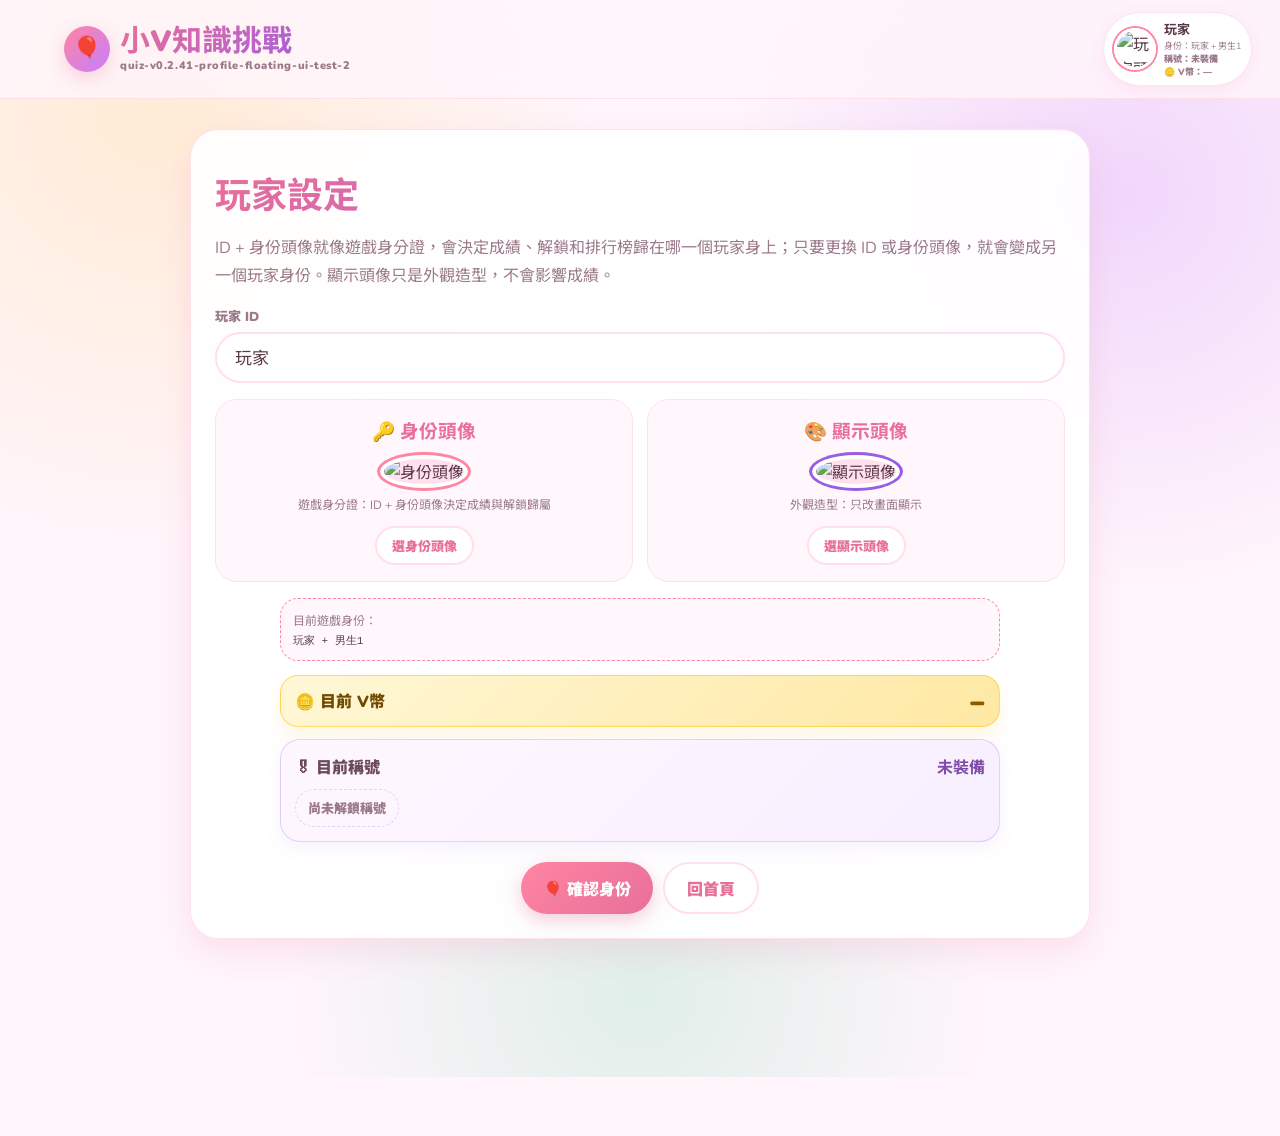
==== commit 4d7ebc0b: "Add files via upload" ====
--- a/test/index.html
+++ b/test/index.html
@@ -3,21 +3,20 @@
 <head>
   <meta charset="UTF-8">
   <meta name="viewport" content="width=device-width,initial-scale=1.0,maximum-scale=1.0,user-scalable=no">
-  <title>小V知識挑戰｜quiz-v0.2.40-profile-floating-ui-test-1</title>
+  <title>小V知識挑戰｜quiz-v0.2.41-profile-floating-ui-test-2</title>
   <script src="https://www.gstatic.com/firebasejs/9.23.0/firebase-app-compat.js"></script>
   <script src="https://www.gstatic.com/firebasejs/9.23.0/firebase-database-compat.js"></script>
   <script src="https://www.gstatic.com/firebasejs/9.23.0/firebase-auth-compat.js"></script>
-  <link rel="stylesheet" href="./style.css?v=quiz-v0.2.40-profile-floating-ui-test-1">
+  <link rel="stylesheet" href="./style.css?v=quiz-v0.2.41-profile-floating-ui-test-2">
 </head>
 <body>
   <div id="app">
-    <button id="fs-btn" title="全螢幕" type="button">⛶</button>
     <header class="topbar">
       <div class="brand">
         <div class="logo-bubble">🎈</div>
         <div>
           <h1 id="quiz-logo-title">小V知識挑戰</h1>
-          <p>quiz-v0.2.40-profile-floating-ui-test-1</p>
+          <p>quiz-v0.2.41-profile-floating-ui-test-2</p>
         </div>
       </div>
       <div id="top-player-card" class="player-chip" role="button" tabindex="0" title="開啟玩家設定">
@@ -109,51 +108,27 @@
       </section>
 
       <section id="screen-profile" class="screen">
-        <div class="panel wide profile-panel">
+        <div class="panel wide">
           <h2>玩家設定</h2>
           <p class="muted">ID + 身份頭像就像遊戲身分證，會決定成績、解鎖和排行榜歸在哪一個玩家身上；只要更換 ID 或身份頭像，就會變成另一個玩家身份。顯示頭像只是外觀造型，不會影響成績。</p>
 
-          <div id="profile-data-card" class="profile-data-card">
-            <button id="profile-data-toggle" class="profile-data-toggle" type="button" aria-expanded="true">
-              <span>👤 玩家資料</span>
-              <em>點擊可收合</em>
-            </button>
-            <div id="profile-data-content" class="profile-data-content">
-              <label class="field">
-                <span>玩家 ID</span>
-                <input id="player-id-input" maxlength="16" placeholder="輸入玩家 ID">
-              </label>
-
-              <div class="profile-preview-grid">
-                <div class="avatar-box">
-                  <h3>🔑 身份頭像</h3>
-                  <img id="base-avatar-preview" alt="身份頭像">
-                  <p>遊戲身分證：ID + 身份頭像決定成績與解鎖歸屬</p>
-                  <button id="btn-pick-base" class="btn ghost small">選身份頭像</button>
-                </div>
-                <div class="avatar-box">
-                  <h3>🎨 顯示頭像</h3>
-                  <img id="display-avatar-preview" alt="顯示頭像">
-                  <p>外觀造型：只改畫面顯示</p>
-                  <button id="btn-pick-display" class="btn ghost small">選顯示頭像</button>
-                </div>
-              </div>
-
-              <div class="identity-box">
-                <div>目前遊戲身份：</div>
-                <code id="profile-player-key">—</code>
-              </div>
-              <div class="profile-wallet-box">
-                <span>🪙 目前 V幣</span>
-                <strong id="profile-vcoin-balance">—</strong>
-              </div>
-
-              <div class="profile-title-panel profile-title-summary">
-                <div class="profile-title-current">
-                  <span>🎖 目前稱號</span>
-                  <strong id="profile-equipped-title">未裝備</strong>
-                </div>
-              </div>
+          <label class="field">
+            <span>玩家 ID</span>
+            <input id="player-id-input" maxlength="16" placeholder="輸入玩家 ID">
+          </label>
+
+          <div class="profile-preview-grid">
+            <div class="avatar-box">
+              <h3>🔑 身份頭像</h3>
+              <img id="base-avatar-preview" alt="身份頭像">
+              <p>遊戲身分證：ID + 身份頭像決定成績與解鎖歸屬</p>
+              <button id="btn-pick-base" class="btn ghost small">選身份頭像</button>
+            </div>
+            <div class="avatar-box">
+              <h3>🎨 顯示頭像</h3>
+              <img id="display-avatar-preview" alt="顯示頭像">
+              <p>外觀造型：只改畫面顯示</p>
+              <button id="btn-pick-display" class="btn ghost small">選顯示頭像</button>
             </div>
           </div>
 
@@ -165,19 +140,26 @@
             <div id="avatar-grid" class="avatar-grid"></div>
           </div>
 
-          <div id="profile-title-collection" class="profile-title-panel profile-title-collection hidden">
+          <div class="identity-box">
+            <div>目前遊戲身份：</div>
+            <code id="profile-player-key">—</code>
+          </div>
+          <div class="profile-wallet-box">
+            <span>🪙 目前 V幣</span>
+            <strong id="profile-vcoin-balance">—</strong>
+          </div>
+
+          <div class="profile-title-panel">
             <div class="profile-title-current">
-              <span>🎖 稱號收藏</span>
-              <button id="btn-close-title-collection" class="btn ghost tiny" type="button">關閉</button>
+              <span>🎖 目前稱號</span>
+              <strong id="profile-equipped-title">未裝備</strong>
             </div>
             <div id="profile-title-list" class="title-list">尚未解鎖稱號</div>
           </div>
 
-          <div class="profile-floating-actions">
+          <div class="actions">
             <button id="btn-save-profile" class="btn primary">🎈 確認身份</button>
-            <button id="btn-profile-avatar-collection" class="btn secondary">🏆 頭像收藏</button>
-            <button id="btn-profile-title-collection" class="btn ghost">🎖 稱號收藏</button>
-            <button id="btn-profile-back" class="btn ghost">← 返回</button>
+            <button id="btn-profile-back" class="btn ghost">回首頁</button>
           </div>
         </div>
       </section>
@@ -348,11 +330,9 @@
             <button class="btn ghost small" data-lb-mode="high">🔥 高年級榜</button>
           </div>
           <div id="leaderboard-list" class="leaderboard-list">載入中...</div>
-          <div class="actions leaderboard-top-actions">
-            <button id="btn-refresh-leaderboard" class="btn secondary">重新整理</button>
-          </div>
           <div class="lb-floating-actions">
-            <button id="btn-leaderboard-back" class="btn ghost">← 返回</button>
+            <button id="btn-refresh-leaderboard" class="btn btn-outline" type="button">🔄 重新整理</button>
+            <button id="btn-leaderboard-back" class="btn btn-outline" type="button">🏠 回首頁</button>
           </div>
         </div>
       </section>
@@ -515,6 +495,6 @@
     <div id="toast" class="toast"></div>
   </div>
 
-  <script src="./main.js?v=quiz-v0.2.40-profile-floating-ui-test-1"></script>
+  <script src="./main.js?v=quiz-v0.2.41-profile-floating-ui-test-2"></script>
 </body>
 </html>
--- a/test/style.css
+++ b/test/style.css
@@ -1173,9 +1173,11 @@
   bottom:14px;
   transform:translateX(-50%);
   z-index:170;
-  width:min(360px,calc(100vw - 24px));
+  width:min(420px,calc(100vw - 24px));
   display:flex;
+  gap:8px;
   justify-content:center;
+  align-items:center;
   background:rgba(255,255,255,.94);
   border:1.5px solid rgba(255,182,215,.62);
   border-radius:22px;
@@ -1183,7 +1185,7 @@
   box-shadow:0 10px 30px rgba(155,93,229,.18);
   backdrop-filter:blur(12px);
 }
-.lb-floating-actions .btn{margin:0;width:100%;}
+.lb-floating-actions .btn{margin:0;flex:1;min-width:0;}
 .leaderboard-top-actions{margin-bottom:10px;}
 @media(max-width:720px){
   .topbar{padding-left:58px;}
@@ -1199,8 +1201,8 @@
   .profile-floating-actions{bottom:10px;border-radius:20px;padding:9px 8px;gap:6px;}
   .profile-floating-actions .btn{font-size:11px;padding:9px 10px;}
   #screen-leaderboard{padding-bottom:126px;}
-  .lb-floating-actions{bottom:10px;border-radius:20px;padding:9px 8px;}
-  .lb-floating-actions .btn{font-size:12px;padding:10px 12px;}
+  .lb-floating-actions{bottom:10px;border-radius:20px;padding:9px 8px;gap:6px;}
+  .lb-floating-actions .btn{font-size:11px;padding:9px 10px;}
   .profile-data-toggle{min-height:58px;padding:12px 14px;}
   .profile-data-toggle span{font-size:15px;}
   .profile-data-toggle em{font-size:11px;}
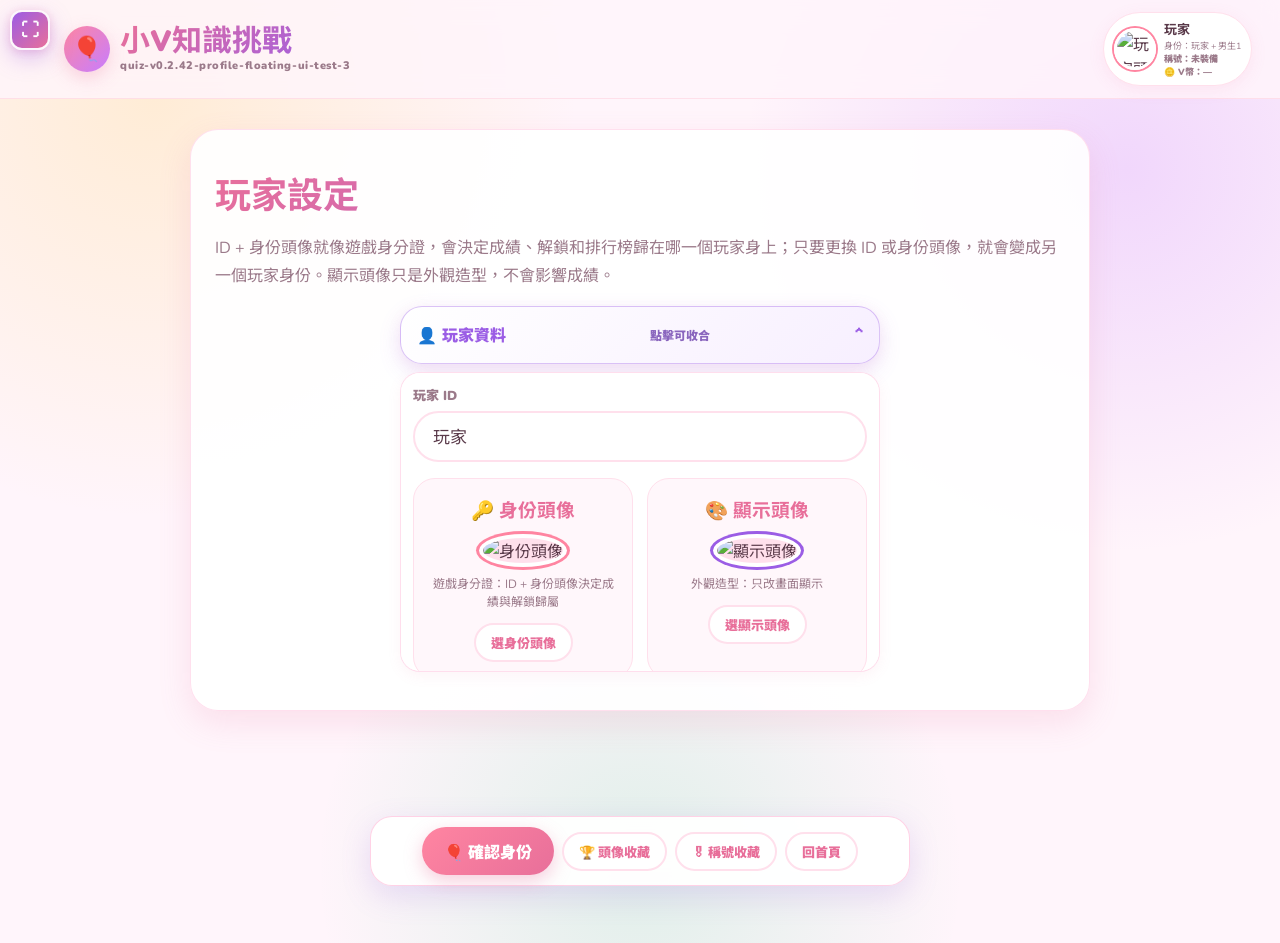
==== commit a76cc06e: "Add files via upload" ====
--- a/test/index.html
+++ b/test/index.html
@@ -3,11 +3,11 @@
 <head>
   <meta charset="UTF-8">
   <meta name="viewport" content="width=device-width,initial-scale=1.0,maximum-scale=1.0,user-scalable=no">
-  <title>小V知識挑戰｜quiz-v0.2.41-profile-floating-ui-test-2</title>
+  <title>小V知識挑戰｜quiz-v0.2.42-profile-floating-ui-test-3</title>
   <script src="https://www.gstatic.com/firebasejs/9.23.0/firebase-app-compat.js"></script>
   <script src="https://www.gstatic.com/firebasejs/9.23.0/firebase-database-compat.js"></script>
   <script src="https://www.gstatic.com/firebasejs/9.23.0/firebase-auth-compat.js"></script>
-  <link rel="stylesheet" href="./style.css?v=quiz-v0.2.41-profile-floating-ui-test-2">
+  <link rel="stylesheet" href="./style.css?v=quiz-v0.2.42-profile-floating-ui-test-3">
 </head>
 <body>
   <div id="app">
@@ -16,7 +16,7 @@
         <div class="logo-bubble">🎈</div>
         <div>
           <h1 id="quiz-logo-title">小V知識挑戰</h1>
-          <p>quiz-v0.2.41-profile-floating-ui-test-2</p>
+          <p>quiz-v0.2.42-profile-floating-ui-test-3</p>
         </div>
       </div>
       <div id="top-player-card" class="player-chip" role="button" tabindex="0" title="開啟玩家設定">
@@ -112,54 +112,71 @@
           <h2>玩家設定</h2>
           <p class="muted">ID + 身份頭像就像遊戲身分證，會決定成績、解鎖和排行榜歸在哪一個玩家身上；只要更換 ID 或身份頭像，就會變成另一個玩家身份。顯示頭像只是外觀造型，不會影響成績。</p>
 
-          <label class="field">
-            <span>玩家 ID</span>
-            <input id="player-id-input" maxlength="16" placeholder="輸入玩家 ID">
-          </label>
-
-          <div class="profile-preview-grid">
-            <div class="avatar-box">
-              <h3>🔑 身份頭像</h3>
-              <img id="base-avatar-preview" alt="身份頭像">
-              <p>遊戲身分證：ID + 身份頭像決定成績與解鎖歸屬</p>
-              <button id="btn-pick-base" class="btn ghost small">選身份頭像</button>
-            </div>
-            <div class="avatar-box">
-              <h3>🎨 顯示頭像</h3>
-              <img id="display-avatar-preview" alt="顯示頭像">
-              <p>外觀造型：只改畫面顯示</p>
-              <button id="btn-pick-display" class="btn ghost small">選顯示頭像</button>
+          <div id="profile-data-card" class="profile-data-card">
+            <button id="profile-data-toggle" class="profile-data-toggle" type="button" aria-expanded="true">
+              <span>👤 玩家資料</span>
+              <em>點擊可收合</em>
+            </button>
+            <div id="profile-data-content" class="profile-data-content">
+              <label class="field">
+                <span>玩家 ID</span>
+                <input id="player-id-input" maxlength="16" placeholder="輸入玩家 ID">
+              </label>
+
+              <div class="profile-preview-grid">
+                <div class="avatar-box">
+                  <h3>🔑 身份頭像</h3>
+                  <img id="base-avatar-preview" alt="身份頭像">
+                  <p>遊戲身分證：ID + 身份頭像決定成績與解鎖歸屬</p>
+                  <button id="btn-pick-base" class="btn ghost small" type="button">選身份頭像</button>
+                </div>
+                <div class="avatar-box">
+                  <h3>🎨 顯示頭像</h3>
+                  <img id="display-avatar-preview" alt="顯示頭像">
+                  <p>外觀造型：只改畫面顯示</p>
+                  <button id="btn-pick-display" class="btn ghost small" type="button">選顯示頭像</button>
+                </div>
+              </div>
+
+              <div class="identity-box">
+                <div>目前遊戲身份：</div>
+                <code id="profile-player-key">—</code>
+              </div>
+              <div class="profile-wallet-box">
+                <span>🪙 目前 V幣</span>
+                <strong id="profile-vcoin-balance">—</strong>
+              </div>
+
+              <div class="profile-title-summary">
+                <div class="profile-title-current">
+                  <span>🎖 目前稱號</span>
+                  <strong id="profile-equipped-title">未裝備</strong>
+                </div>
+              </div>
             </div>
           </div>
 
           <div id="avatar-picker" class="avatar-picker hidden">
             <div class="picker-head">
               <strong id="avatar-picker-title">選擇頭像</strong>
-              <button id="btn-close-picker" class="btn ghost tiny">關閉</button>
+              <button id="btn-close-picker" class="btn ghost tiny" type="button">關閉</button>
             </div>
             <div id="avatar-grid" class="avatar-grid"></div>
           </div>
 
-          <div class="identity-box">
-            <div>目前遊戲身份：</div>
-            <code id="profile-player-key">—</code>
-          </div>
-          <div class="profile-wallet-box">
-            <span>🪙 目前 V幣</span>
-            <strong id="profile-vcoin-balance">—</strong>
-          </div>
-
-          <div class="profile-title-panel">
-            <div class="profile-title-current">
-              <span>🎖 目前稱號</span>
-              <strong id="profile-equipped-title">未裝備</strong>
+          <div id="profile-title-collection" class="profile-title-collection hidden">
+            <div class="picker-head">
+              <strong>🎖 稱號收藏</strong>
+              <button id="btn-close-title-collection" class="btn ghost tiny" type="button">關閉</button>
             </div>
             <div id="profile-title-list" class="title-list">尚未解鎖稱號</div>
           </div>
 
-          <div class="actions">
-            <button id="btn-save-profile" class="btn primary">🎈 確認身份</button>
-            <button id="btn-profile-back" class="btn ghost">回首頁</button>
+          <div class="profile-floating-actions">
+            <button id="btn-save-profile" class="btn primary" type="button">🎈 確認身份</button>
+            <button id="btn-profile-avatar-collection" class="btn ghost small" type="button">🏆 頭像收藏</button>
+            <button id="btn-title-collection" class="btn ghost small" type="button">🎖 稱號收藏</button>
+            <button id="btn-profile-back" class="btn ghost small" type="button">回首頁</button>
           </div>
         </div>
       </section>
@@ -493,8 +510,9 @@
     </div>
 
     <div id="toast" class="toast"></div>
+    <button id="fs-btn" title="全螢幕" type="button">⛶</button>
   </div>
 
-  <script src="./main.js?v=quiz-v0.2.41-profile-floating-ui-test-2"></script>
+  <script src="./main.js?v=quiz-v0.2.42-profile-floating-ui-test-3"></script>
 </body>
 </html>
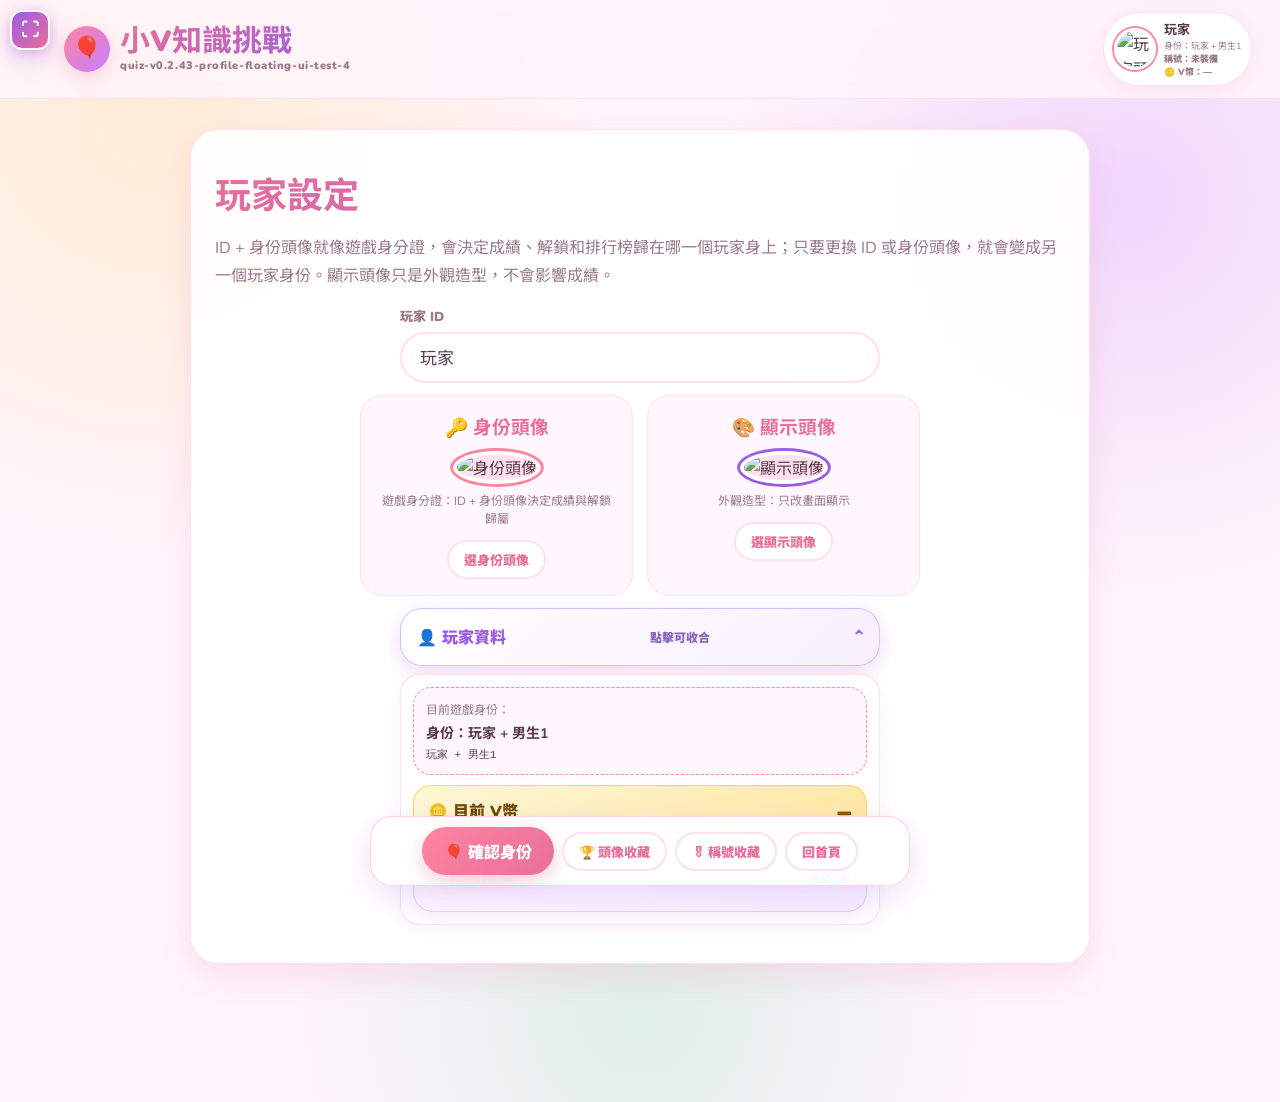
==== commit b368140e: "Add files via upload" ====
--- a/test/index.html
+++ b/test/index.html
@@ -3,11 +3,11 @@
 <head>
   <meta charset="UTF-8">
   <meta name="viewport" content="width=device-width,initial-scale=1.0,maximum-scale=1.0,user-scalable=no">
-  <title>小V知識挑戰｜quiz-v0.2.42-profile-floating-ui-test-3</title>
+  <title>小V知識挑戰｜quiz-v0.2.43-profile-floating-ui-test-4</title>
   <script src="https://www.gstatic.com/firebasejs/9.23.0/firebase-app-compat.js"></script>
   <script src="https://www.gstatic.com/firebasejs/9.23.0/firebase-database-compat.js"></script>
   <script src="https://www.gstatic.com/firebasejs/9.23.0/firebase-auth-compat.js"></script>
-  <link rel="stylesheet" href="./style.css?v=quiz-v0.2.42-profile-floating-ui-test-3">
+  <link rel="stylesheet" href="./style.css?v=quiz-v0.2.43-profile-floating-ui-test-4">
 </head>
 <body>
   <div id="app">
@@ -16,7 +16,7 @@
         <div class="logo-bubble">🎈</div>
         <div>
           <h1 id="quiz-logo-title">小V知識挑戰</h1>
-          <p>quiz-v0.2.42-profile-floating-ui-test-3</p>
+          <p>quiz-v0.2.43-profile-floating-ui-test-4</p>
         </div>
       </div>
       <div id="top-player-card" class="player-chip" role="button" tabindex="0" title="開啟玩家設定">
@@ -112,45 +112,47 @@
           <h2>玩家設定</h2>
           <p class="muted">ID + 身份頭像就像遊戲身分證，會決定成績、解鎖和排行榜歸在哪一個玩家身上；只要更換 ID 或身份頭像，就會變成另一個玩家身份。顯示頭像只是外觀造型，不會影響成績。</p>
 
+          <label class="field profile-id-field">
+            <span>玩家 ID</span>
+            <input id="player-id-input" maxlength="16" placeholder="輸入玩家 ID">
+          </label>
+
+          <div class="profile-preview-grid">
+            <div class="avatar-box">
+              <h3>🔑 身份頭像</h3>
+              <img id="base-avatar-preview" alt="身份頭像">
+              <p>遊戲身分證：ID + 身份頭像決定成績與解鎖歸屬</p>
+              <button id="btn-pick-base" class="btn ghost small" type="button">選身份頭像</button>
+            </div>
+            <div class="avatar-box">
+              <h3>🎨 顯示頭像</h3>
+              <img id="display-avatar-preview" alt="顯示頭像">
+              <p>外觀造型：只改畫面顯示</p>
+              <button id="btn-pick-display" class="btn ghost small" type="button">選顯示頭像</button>
+            </div>
+          </div>
+
           <div id="profile-data-card" class="profile-data-card">
             <button id="profile-data-toggle" class="profile-data-toggle" type="button" aria-expanded="true">
               <span>👤 玩家資料</span>
-              <em>點擊可收合</em>
+              <em id="profile-data-toggle-hint">點擊可收合</em>
             </button>
             <div id="profile-data-content" class="profile-data-content">
-              <label class="field">
-                <span>玩家 ID</span>
-                <input id="player-id-input" maxlength="16" placeholder="輸入玩家 ID">
-              </label>
-
-              <div class="profile-preview-grid">
-                <div class="avatar-box">
-                  <h3>🔑 身份頭像</h3>
-                  <img id="base-avatar-preview" alt="身份頭像">
-                  <p>遊戲身分證：ID + 身份頭像決定成績與解鎖歸屬</p>
-                  <button id="btn-pick-base" class="btn ghost small" type="button">選身份頭像</button>
+              <div class="profile-status-grid">
+                <div class="identity-box">
+                  <div>目前遊戲身份：</div>
+                  <strong id="profile-identity-label">身份：—</strong>
+                  <code id="profile-player-key">—</code>
                 </div>
-                <div class="avatar-box">
-                  <h3>🎨 顯示頭像</h3>
-                  <img id="display-avatar-preview" alt="顯示頭像">
-                  <p>外觀造型：只改畫面顯示</p>
-                  <button id="btn-pick-display" class="btn ghost small" type="button">選顯示頭像</button>
+                <div class="profile-wallet-box">
+                  <span>🪙 目前 V幣</span>
+                  <strong id="profile-vcoin-balance">—</strong>
                 </div>
-              </div>
-
-              <div class="identity-box">
-                <div>目前遊戲身份：</div>
-                <code id="profile-player-key">—</code>
-              </div>
-              <div class="profile-wallet-box">
-                <span>🪙 目前 V幣</span>
-                <strong id="profile-vcoin-balance">—</strong>
-              </div>
-
-              <div class="profile-title-summary">
-                <div class="profile-title-current">
-                  <span>🎖 目前稱號</span>
-                  <strong id="profile-equipped-title">未裝備</strong>
+                <div class="profile-title-panel">
+                  <div class="profile-title-current">
+                    <span>🎖 目前稱號</span>
+                    <strong id="profile-equipped-title">未裝備</strong>
+                  </div>
                 </div>
               </div>
             </div>
@@ -513,6 +515,6 @@
     <button id="fs-btn" title="全螢幕" type="button">⛶</button>
   </div>
 
-  <script src="./main.js?v=quiz-v0.2.42-profile-floating-ui-test-3"></script>
+  <script src="./main.js?v=quiz-v0.2.43-profile-floating-ui-test-4"></script>
 </body>
 </html>
--- a/test/style.css
+++ b/test/style.css
@@ -1139,6 +1139,26 @@
   overflow-y:auto;
   -webkit-overflow-scrolling:touch;
 }
+
+.profile-status-grid{
+  display:grid;
+  grid-template-columns:1fr;
+  gap:10px;
+}
+.profile-status-grid .identity-box,
+.profile-status-grid .profile-wallet-box,
+.profile-status-grid .profile-title-panel{
+  margin:0;
+}
+.profile-status-grid .identity-box strong{
+  display:block;
+  color:var(--text);
+  font-size:14px;
+  margin:4px 0 2px;
+}
+.profile-id-field{max-width:min(480px,94vw);margin:14px auto 10px;}
+#screen-profile .profile-preview-grid{max-width:min(560px,94vw);margin:12px auto 12px;}
+
 .profile-data-content .field{margin-top:0;}
 .profile-data-content .profile-preview-grid{margin:12px 0;}
 .profile-title-summary{margin-bottom:0;}
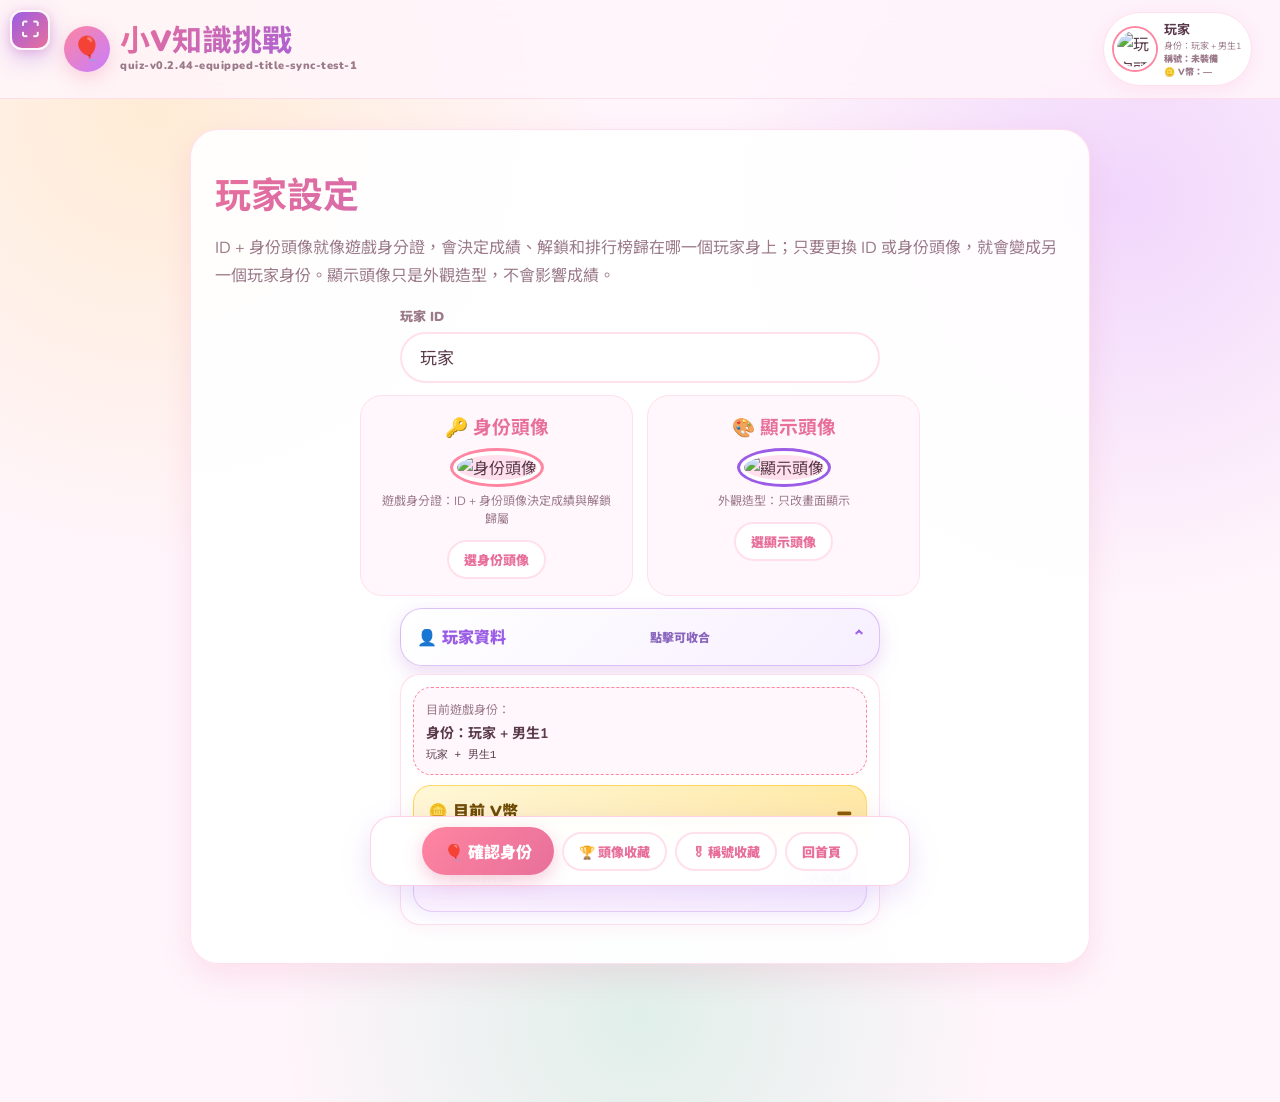
==== commit 0b057505: "Add files via upload" ====
--- a/test/index.html
+++ b/test/index.html
@@ -3,11 +3,11 @@
 <head>
   <meta charset="UTF-8">
   <meta name="viewport" content="width=device-width,initial-scale=1.0,maximum-scale=1.0,user-scalable=no">
-  <title>小V知識挑戰｜quiz-v0.2.43-profile-floating-ui-test-4</title>
+  <title>小V知識挑戰｜quiz-v0.2.44-equipped-title-sync-test-1</title>
   <script src="https://www.gstatic.com/firebasejs/9.23.0/firebase-app-compat.js"></script>
   <script src="https://www.gstatic.com/firebasejs/9.23.0/firebase-database-compat.js"></script>
   <script src="https://www.gstatic.com/firebasejs/9.23.0/firebase-auth-compat.js"></script>
-  <link rel="stylesheet" href="./style.css?v=quiz-v0.2.43-profile-floating-ui-test-4">
+  <link rel="stylesheet" href="./style.css?v=quiz-v0.2.44-equipped-title-sync-test-1">
 </head>
 <body>
   <div id="app">
@@ -16,7 +16,7 @@
         <div class="logo-bubble">🎈</div>
         <div>
           <h1 id="quiz-logo-title">小V知識挑戰</h1>
-          <p>quiz-v0.2.43-profile-floating-ui-test-4</p>
+          <p>quiz-v0.2.44-equipped-title-sync-test-1</p>
         </div>
       </div>
       <div id="top-player-card" class="player-chip" role="button" tabindex="0" title="開啟玩家設定">
@@ -515,6 +515,6 @@
     <button id="fs-btn" title="全螢幕" type="button">⛶</button>
   </div>
 
-  <script src="./main.js?v=quiz-v0.2.43-profile-floating-ui-test-4"></script>
+  <script src="./main.js?v=quiz-v0.2.44-equipped-title-sync-test-1"></script>
 </body>
 </html>
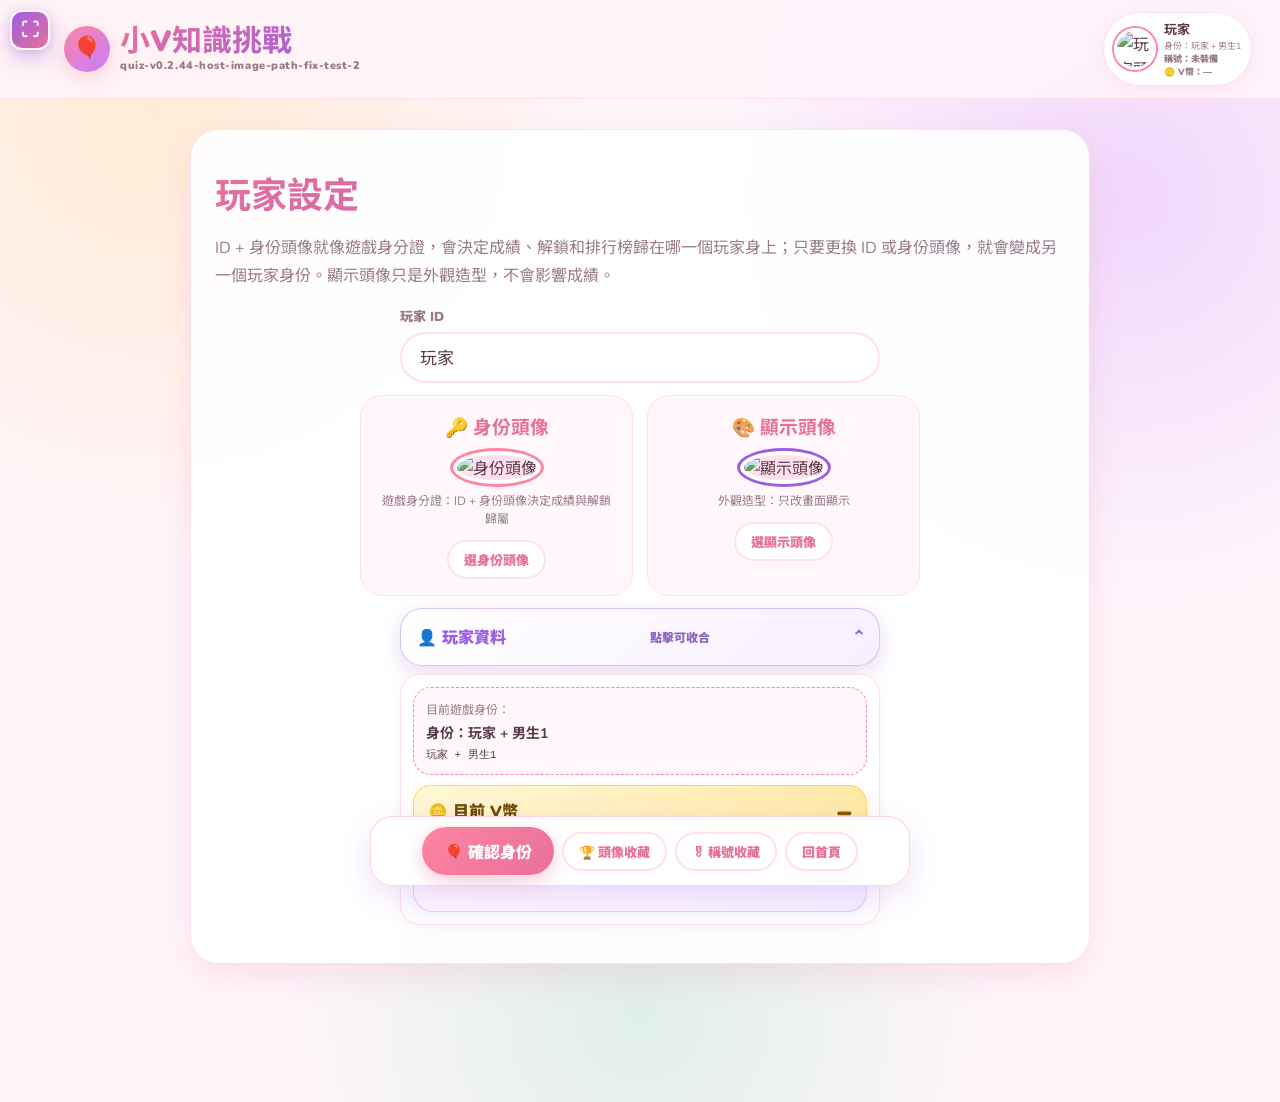
==== commit 1bebd284: "Add files via upload" ====
--- a/test/index.html
+++ b/test/index.html
@@ -3,11 +3,11 @@
 <head>
   <meta charset="UTF-8">
   <meta name="viewport" content="width=device-width,initial-scale=1.0,maximum-scale=1.0,user-scalable=no">
-  <title>小V知識挑戰｜quiz-v0.2.44-equipped-title-sync-test-1</title>
+  <title>小V知識挑戰｜quiz-v0.2.44-host-image-path-fix-test-2</title>
   <script src="https://www.gstatic.com/firebasejs/9.23.0/firebase-app-compat.js"></script>
   <script src="https://www.gstatic.com/firebasejs/9.23.0/firebase-database-compat.js"></script>
   <script src="https://www.gstatic.com/firebasejs/9.23.0/firebase-auth-compat.js"></script>
-  <link rel="stylesheet" href="./style.css?v=quiz-v0.2.44-equipped-title-sync-test-1">
+  <link rel="stylesheet" href="./style.css?v=quiz-v0.2.44-host-image-path-fix-test-2">
 </head>
 <body>
   <div id="app">
@@ -16,7 +16,7 @@
         <div class="logo-bubble">🎈</div>
         <div>
           <h1 id="quiz-logo-title">小V知識挑戰</h1>
-          <p>quiz-v0.2.44-equipped-title-sync-test-1</p>
+          <p>quiz-v0.2.44-host-image-path-fix-test-2</p>
         </div>
       </div>
       <div id="top-player-card" class="player-chip" role="button" tabindex="0" title="開啟玩家設定">
@@ -515,6 +515,6 @@
     <button id="fs-btn" title="全螢幕" type="button">⛶</button>
   </div>
 
-  <script src="./main.js?v=quiz-v0.2.44-equipped-title-sync-test-1"></script>
+  <script src="./main.js?v=quiz-v0.2.44-host-image-path-fix-test-2"></script>
 </body>
 </html>
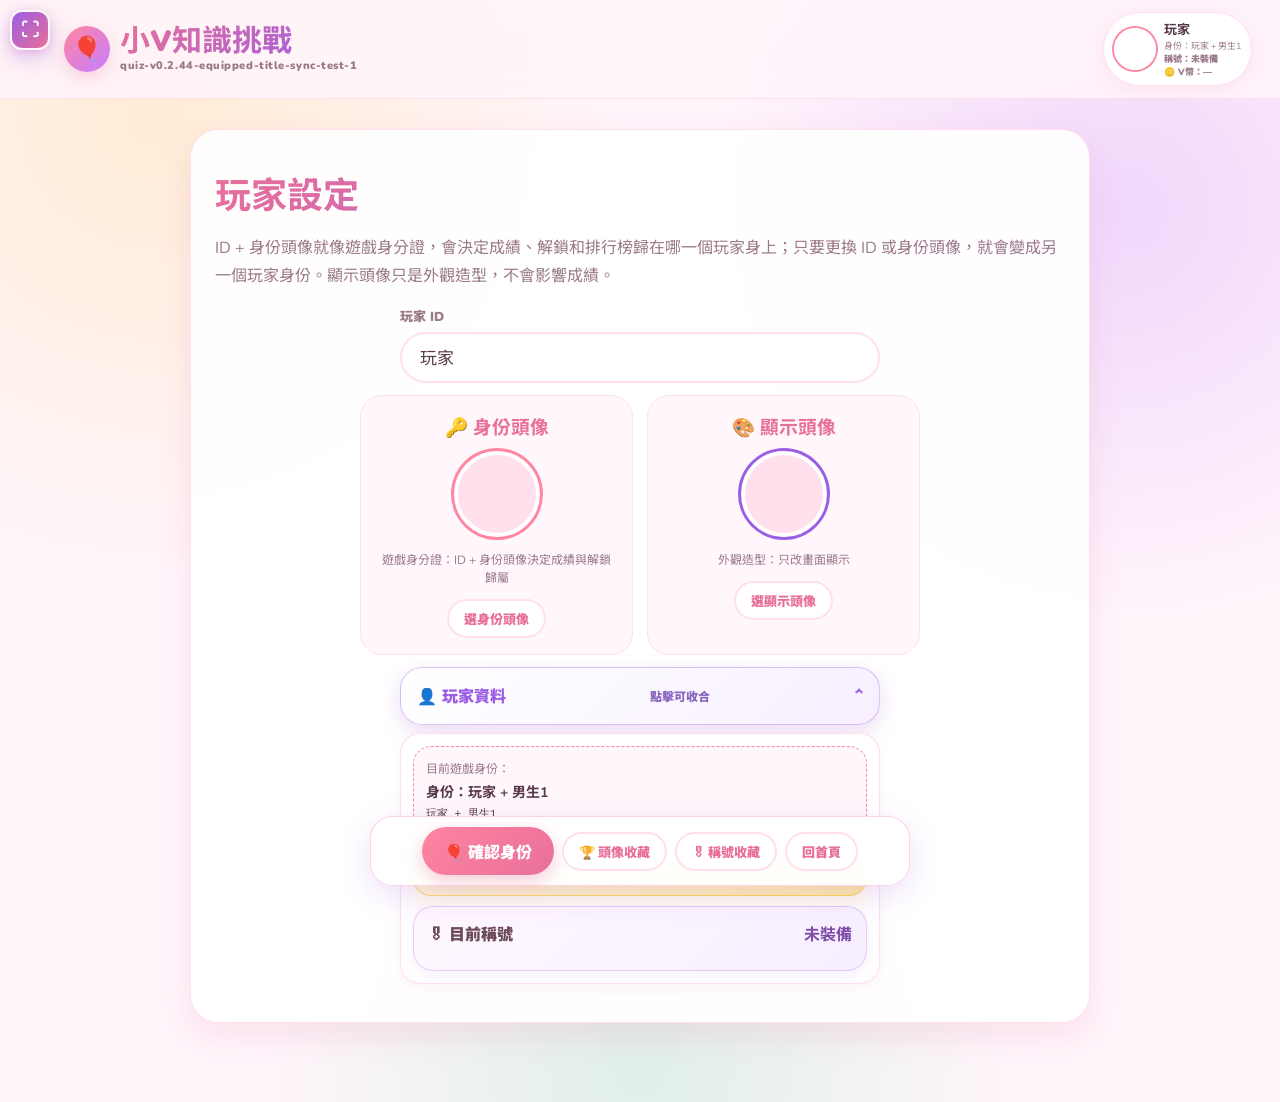
==== commit d1d4a7f1: "Add files via upload" ====
--- a/test/index.html
+++ b/test/index.html
@@ -3,11 +3,11 @@
 <head>
   <meta charset="UTF-8">
   <meta name="viewport" content="width=device-width,initial-scale=1.0,maximum-scale=1.0,user-scalable=no">
-  <title>小V知識挑戰｜quiz-v0.2.44-host-image-path-fix-test-2</title>
+  <title>小V知識挑戰｜quiz-v0.2.44-equipped-title-sync-test-1</title>
   <script src="https://www.gstatic.com/firebasejs/9.23.0/firebase-app-compat.js"></script>
   <script src="https://www.gstatic.com/firebasejs/9.23.0/firebase-database-compat.js"></script>
   <script src="https://www.gstatic.com/firebasejs/9.23.0/firebase-auth-compat.js"></script>
-  <link rel="stylesheet" href="./style.css?v=quiz-v0.2.44-host-image-path-fix-test-2">
+  <link rel="stylesheet" href="./style.css?v=quiz-v0.2.44-equipped-title-sync-test-1">
 </head>
 <body>
   <div id="app">
@@ -16,7 +16,7 @@
         <div class="logo-bubble">🎈</div>
         <div>
           <h1 id="quiz-logo-title">小V知識挑戰</h1>
-          <p>quiz-v0.2.44-host-image-path-fix-test-2</p>
+          <p>quiz-v0.2.44-equipped-title-sync-test-1</p>
         </div>
       </div>
       <div id="top-player-card" class="player-chip" role="button" tabindex="0" title="開啟玩家設定">
@@ -515,6 +515,6 @@
     <button id="fs-btn" title="全螢幕" type="button">⛶</button>
   </div>
 
-  <script src="./main.js?v=quiz-v0.2.44-host-image-path-fix-test-2"></script>
+  <script src="./main.js?v=quiz-v0.2.44-equipped-title-sync-test-1"></script>
 </body>
 </html>
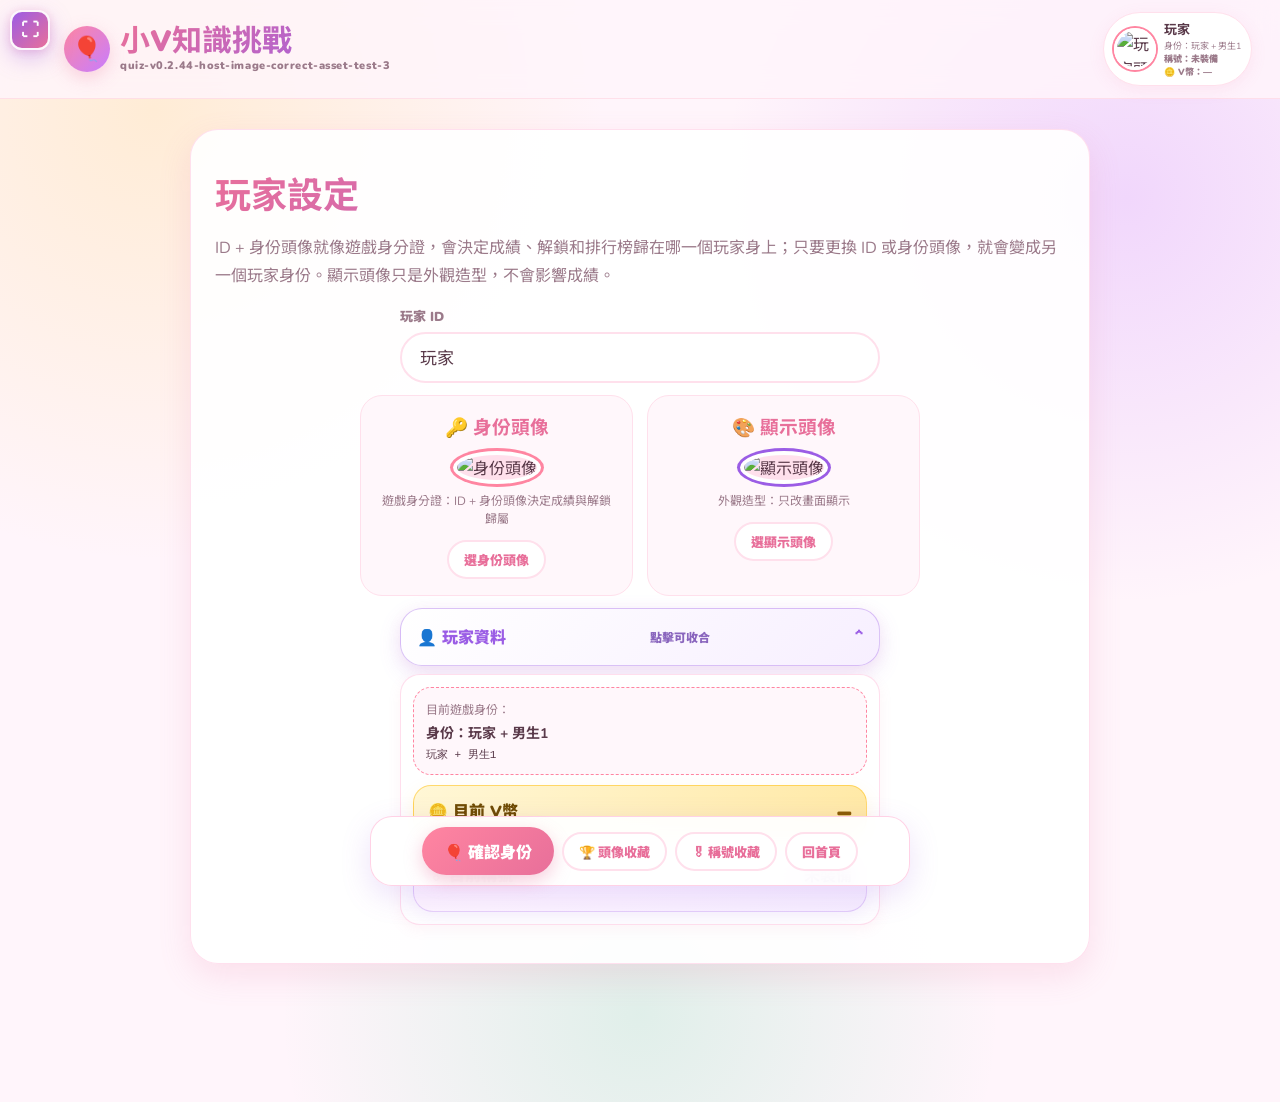
==== commit 1a99f675: "Add files via upload" ====
--- a/test/index.html
+++ b/test/index.html
@@ -3,11 +3,11 @@
 <head>
   <meta charset="UTF-8">
   <meta name="viewport" content="width=device-width,initial-scale=1.0,maximum-scale=1.0,user-scalable=no">
-  <title>小V知識挑戰｜quiz-v0.2.44-equipped-title-sync-test-1</title>
+  <title>小V知識挑戰｜quiz-v0.2.44-host-image-correct-asset-test-3</title>
   <script src="https://www.gstatic.com/firebasejs/9.23.0/firebase-app-compat.js"></script>
   <script src="https://www.gstatic.com/firebasejs/9.23.0/firebase-database-compat.js"></script>
   <script src="https://www.gstatic.com/firebasejs/9.23.0/firebase-auth-compat.js"></script>
-  <link rel="stylesheet" href="./style.css?v=quiz-v0.2.44-equipped-title-sync-test-1">
+  <link rel="stylesheet" href="./style.css?v=quiz-v0.2.44-host-image-correct-asset-test-3">
 </head>
 <body>
   <div id="app">
@@ -16,7 +16,7 @@
         <div class="logo-bubble">🎈</div>
         <div>
           <h1 id="quiz-logo-title">小V知識挑戰</h1>
-          <p>quiz-v0.2.44-equipped-title-sync-test-1</p>
+          <p>quiz-v0.2.44-host-image-correct-asset-test-3</p>
         </div>
       </div>
       <div id="top-player-card" class="player-chip" role="button" tabindex="0" title="開啟玩家設定">
@@ -515,6 +515,6 @@
     <button id="fs-btn" title="全螢幕" type="button">⛶</button>
   </div>
 
-  <script src="./main.js?v=quiz-v0.2.44-equipped-title-sync-test-1"></script>
+  <script src="./main.js?v=quiz-v0.2.44-host-image-correct-asset-test-3"></script>
 </body>
 </html>
